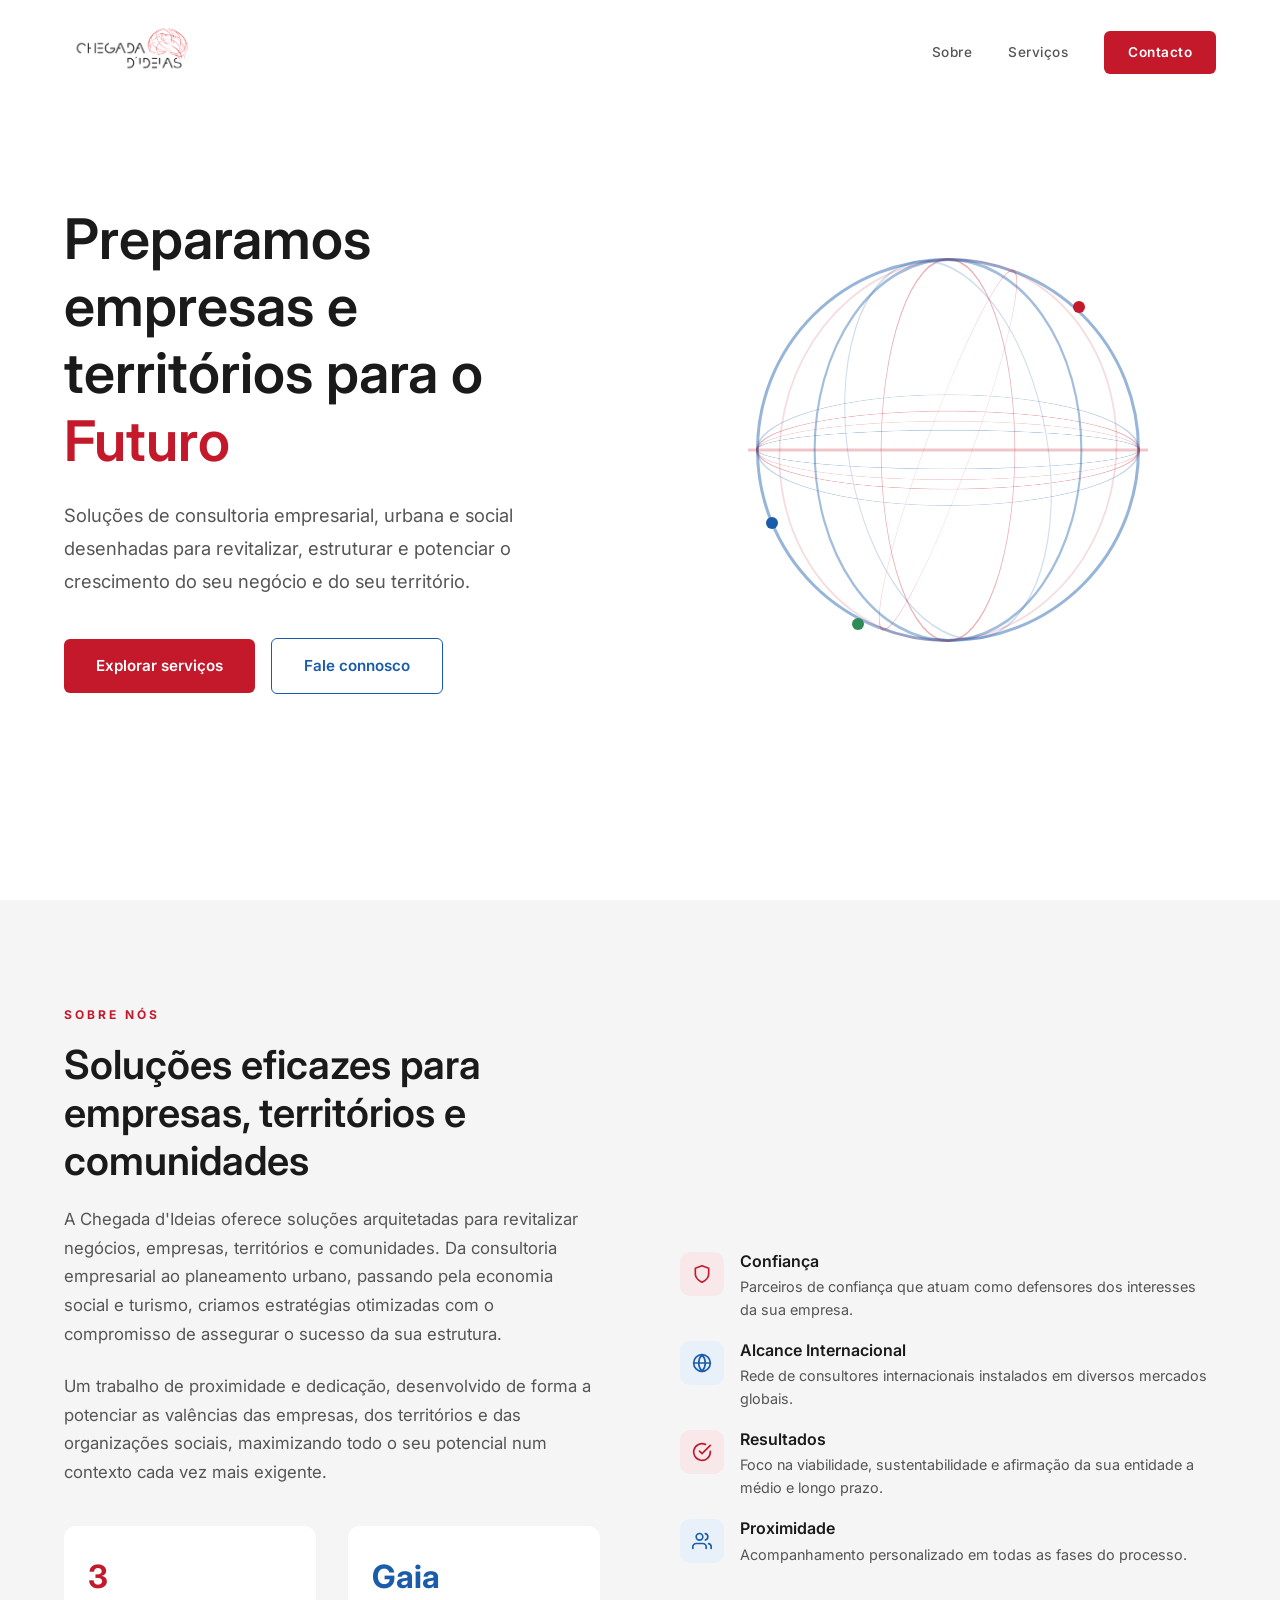
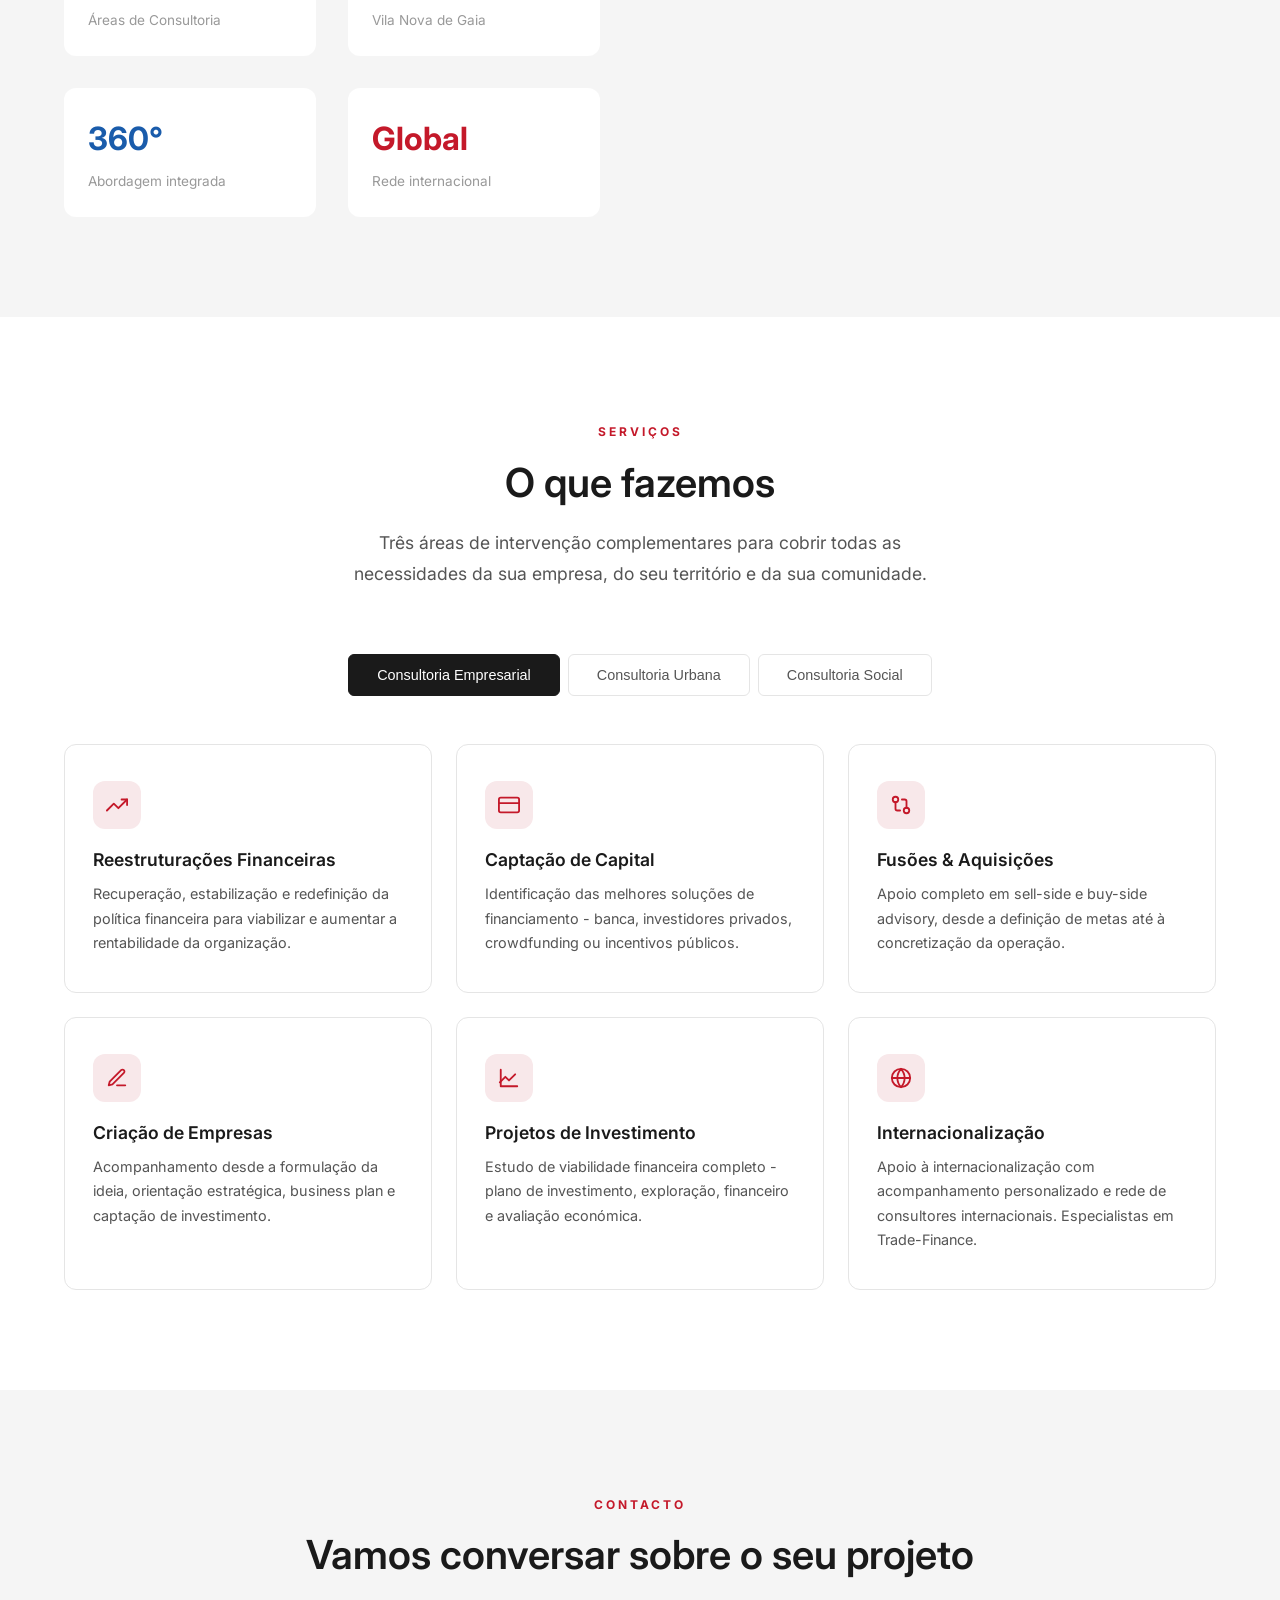
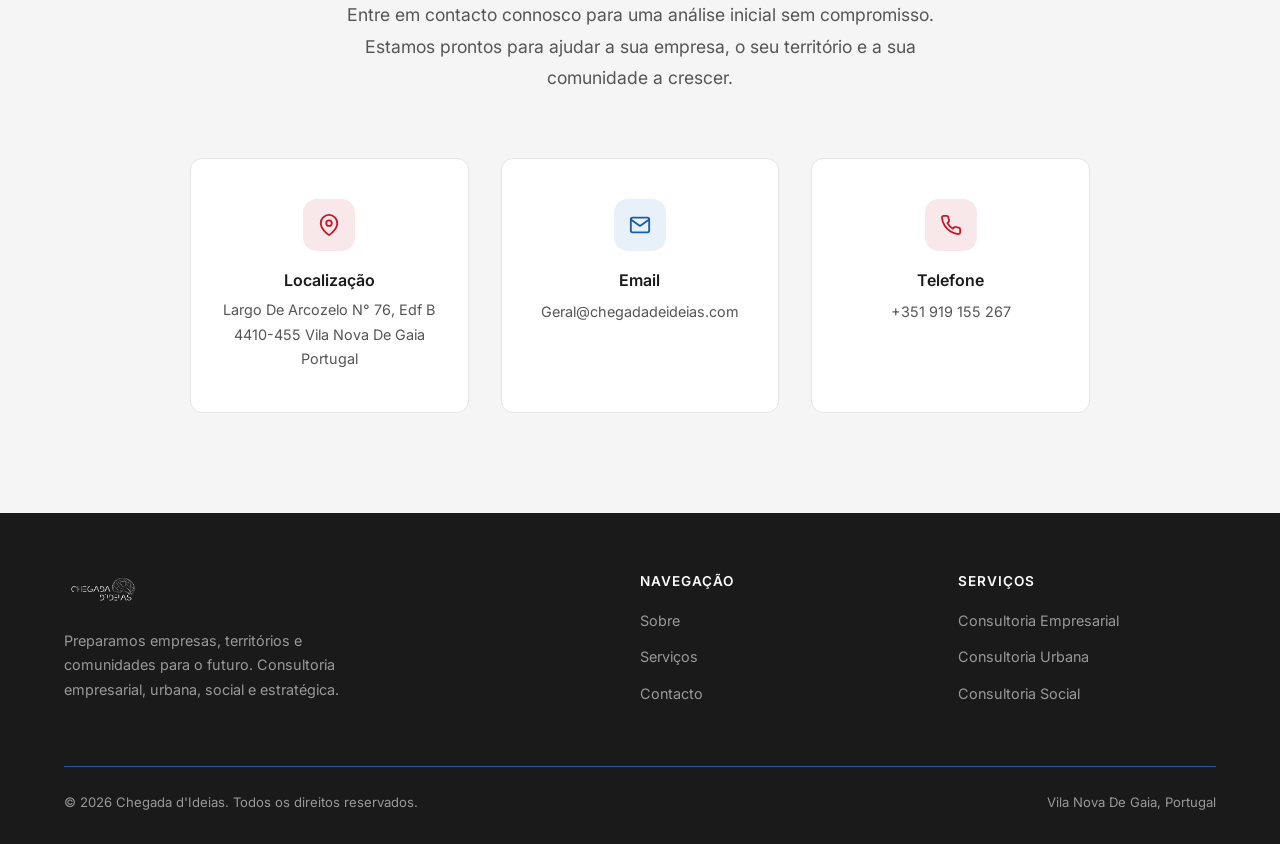
==== index.html @ 24437687 "Adicionar Consultoria Social e atualizar contactos - Nova área de consultoria (Social) com 6 serviço" ====
<!DOCTYPE html>
<html lang="pt">
<head>
  <meta charset="UTF-8">
  <meta name="viewport" content="width=device-width, initial-scale=1.0">
  <title>Chegada d'Ideias - Consultoria Empresarial, Urbana & Social</title>
  <meta name="description" content="Preparamos empresas, territórios e comunidades para o futuro. Consultoria empresarial, urbana, social, turismo e desenvolvimento territorial.">
  <link rel="preconnect" href="https://fonts.googleapis.com">
  <link rel="preconnect" href="https://fonts.gstatic.com" crossorigin>
  <link href="https://fonts.googleapis.com/css2?family=Inter:wght@400;500;600;700&display=swap" rel="stylesheet">
  <link rel="stylesheet" href="css/style.css">
</head>
<body>

  <!-- ====== NAVBAR ====== -->
  <nav class="navbar">
    <div class="container">
      <a href="#" class="nav-logo">
        <img src="assets/logo-cdi.png" alt="Chegada d'Ideias">
      </a>
      <div class="nav-links">
        <a href="#sobre">Sobre</a>
        <a href="#servicos">Serviços</a>
        <a href="#contacto" class="nav-cta">Contacto</a>
      </div>
      <button class="nav-toggle" aria-label="Menu">
        <span></span>
        <span></span>
        <span></span>
      </button>
    </div>
  </nav>

  <!-- ====== HERO ====== -->
  <section class="hero" id="inicio">
    <div class="container">
      <div class="hero-content">
        <h1>Preparamos empresas e territórios para o <span>Futuro</span></h1>
        <p>Soluções de consultoria empresarial, urbana e social desenhadas para revitalizar, estruturar e potenciar o crescimento do seu negócio e do seu território.</p>
        <div class="hero-buttons">
          <a href="#servicos" class="btn-primary">Explorar serviços</a>
          <a href="#contacto" class="btn-secondary">Fale connosco</a>
        </div>
      </div>
      <div class="hero-visual">
        <div class="hero-graphic">
          <div class="globe">
            <div class="globe-outline"></div>
            <div class="globe-meridian m1"></div>
            <div class="globe-meridian m2"></div>
            <div class="globe-meridian m3"></div>
            <div class="globe-meridian m4"></div>
            <div class="globe-meridian m5"></div>
            <div class="globe-latitude lat1"></div>
            <div class="globe-latitude lat2"></div>
            <div class="globe-latitude lat3"></div>
            <div class="globe-latitude lat4"></div>
            <div class="globe-equator"></div>
          </div>
          <div class="globe-marker marker-1">
            <div class="marker-dot"></div>
            <div class="marker-pulse"></div>
            <div class="marker-label">Consultoria Empresarial</div>
          </div>
          <div class="globe-marker marker-2">
            <div class="marker-dot"></div>
            <div class="marker-pulse"></div>
            <div class="marker-label">Consultoria Urbana</div>
          </div>
          <div class="globe-marker marker-3">
            <div class="marker-dot"></div>
            <div class="marker-pulse"></div>
            <div class="marker-label">Consultoria Social</div>
          </div>
        </div>
      </div>
    </div>
  </section>

  <!-- ====== SOBRE ====== -->
  <section class="about" id="sobre">
    <div class="container">
      <div class="about-grid">
        <div class="about-text reveal">
          <span class="section-label">Sobre nós</span>
          <h2 class="section-title">Soluções eficazes para empresas, territórios e comunidades</h2>
          <p>A Chegada d'Ideias oferece soluções arquitetadas para revitalizar negócios, empresas, territórios e comunidades. Da consultoria empresarial ao planeamento urbano, passando pela economia social e turismo, criamos estratégias otimizadas com o compromisso de assegurar o sucesso da sua estrutura.</p>
          <p>Um trabalho de proximidade e dedicação, desenvolvido de forma a potenciar as valências das empresas, dos territórios e das organizações sociais, maximizando todo o seu potencial num contexto cada vez mais exigente.</p>
          <div class="about-stats">
            <div class="about-stat">
              <span class="number">3</span>
              <span class="label">Áreas de Consultoria</span>
            </div>
            <div class="about-stat">
              <span class="number">Gaia</span>
              <span class="label">Vila Nova de Gaia</span>
            </div>
            <div class="about-stat">
              <span class="number">360°</span>
              <span class="label">Abordagem integrada</span>
            </div>
            <div class="about-stat">
              <span class="number">Global</span>
              <span class="label">Rede internacional</span>
            </div>
          </div>
        </div>
        <div class="about-image reveal">
          <div class="about-values">
            <div class="value-item">
              <div class="value-icon">
                <svg viewBox="0 0 24 24"><path d="M12 22s8-4 8-10V5l-8-3-8 3v7c0 6 8 10 8 10z"/></svg>
              </div>
              <div>
                <h4>Confiança</h4>
                <p>Parceiros de confiança que atuam como defensores dos interesses da sua empresa.</p>
              </div>
            </div>
            <div class="value-item">
              <div class="value-icon">
                <svg viewBox="0 0 24 24"><circle cx="12" cy="12" r="10"/><path d="M2 12h20M12 2a15.3 15.3 0 0 1 4 10 15.3 15.3 0 0 1-4 10 15.3 15.3 0 0 1-4-10 15.3 15.3 0 0 1 4-10z"/></svg>
              </div>
              <div>
                <h4>Alcance Internacional</h4>
                <p>Rede de consultores internacionais instalados em diversos mercados globais.</p>
              </div>
            </div>
            <div class="value-item">
              <div class="value-icon">
                <svg viewBox="0 0 24 24"><path d="M22 11.08V12a10 10 0 1 1-5.93-9.14"/><polyline points="22 4 12 14.01 9 11.01"/></svg>
              </div>
              <div>
                <h4>Resultados</h4>
                <p>Foco na viabilidade, sustentabilidade e afirmação da sua entidade a médio e longo prazo.</p>
              </div>
            </div>
            <div class="value-item">
              <div class="value-icon">
                <svg viewBox="0 0 24 24"><path d="M17 21v-2a4 4 0 0 0-4-4H5a4 4 0 0 0-4 4v2"/><circle cx="9" cy="7" r="4"/><path d="M23 21v-2a4 4 0 0 0-3-3.87"/><path d="M16 3.13a4 4 0 0 1 0 7.75"/></svg>
              </div>
              <div>
                <h4>Proximidade</h4>
                <p>Acompanhamento personalizado em todas as fases do processo.</p>
              </div>
            </div>
          </div>
        </div>
      </div>
    </div>
  </section>

  <!-- ====== SERVIÇOS ====== -->
  <section class="services" id="servicos">
    <div class="container">
      <div class="section-header center reveal">
        <span class="section-label">Serviços</span>
        <h2 class="section-title">O que fazemos</h2>
        <p class="section-subtitle">Três áreas de intervenção complementares para cobrir todas as necessidades da sua empresa, do seu território e da sua comunidade.</p>
      </div>

      <div class="services-tabs reveal">
        <button class="tab-btn active" data-tab="tab-empresarial">Consultoria Empresarial</button>
        <button class="tab-btn" data-tab="tab-urbana">Consultoria Urbana</button>
        <button class="tab-btn" data-tab="tab-social">Consultoria Social</button>
      </div>

      <!-- Tab: Consultoria Empresarial -->
      <div class="tab-content active" id="tab-empresarial">
        <div class="services-grid">
          <div class="service-card reveal">
            <div class="service-icon">
              <svg viewBox="0 0 24 24"><polyline points="23 6 13.5 15.5 8.5 10.5 1 18"/><polyline points="17 6 23 6 23 12"/></svg>
            </div>
            <h3>Reestruturações Financeiras</h3>
            <p>Recuperação, estabilização e redefinição da política financeira para viabilizar e aumentar a rentabilidade da organização.</p>
          </div>
          <div class="service-card reveal">
            <div class="service-icon">
              <svg viewBox="0 0 24 24"><rect x="1" y="4" width="22" height="16" rx="2" ry="2"/><line x1="1" y1="10" x2="23" y2="10"/></svg>
            </div>
            <h3>Captação de Capital</h3>
            <p>Identificação das melhores soluções de financiamento - banca, investidores privados, crowdfunding ou incentivos públicos.</p>
          </div>
          <div class="service-card reveal">
            <div class="service-icon">
              <svg viewBox="0 0 24 24"><circle cx="18" cy="18" r="3"/><circle cx="6" cy="6" r="3"/><path d="M13 6h3a2 2 0 0 1 2 2v7"/><path d="M11 18H8a2 2 0 0 1-2-2V9"/></svg>
            </div>
            <h3>Fusões & Aquisições</h3>
            <p>Apoio completo em sell-side e buy-side advisory, desde a definição de metas até à concretização da operação.</p>
          </div>
          <div class="service-card reveal">
            <div class="service-icon">
              <svg viewBox="0 0 24 24"><path d="M12 20h9"/><path d="M16.5 3.5a2.121 2.121 0 0 1 3 3L7 19l-4 1 1-4L16.5 3.5z"/></svg>
            </div>
            <h3>Criação de Empresas</h3>
            <p>Acompanhamento desde a formulação da ideia, orientação estratégica, business plan e captação de investimento.</p>
          </div>
          <div class="service-card reveal">
            <div class="service-icon">
              <svg viewBox="0 0 24 24"><path d="M3 3v18h18"/><polyline points="18.7 8 12 14.7 8 10.7 2 16.7"/></svg>
            </div>
            <h3>Projetos de Investimento</h3>
            <p>Estudo de viabilidade financeira completo - plano de investimento, exploração, financeiro e avaliação económica.</p>
          </div>
          <div class="service-card reveal">
            <div class="service-icon">
              <svg viewBox="0 0 24 24"><circle cx="12" cy="12" r="10"/><path d="M2 12h20M12 2a15.3 15.3 0 0 1 4 10 15.3 15.3 0 0 1-4 10 15.3 15.3 0 0 1-4-10 15.3 15.3 0 0 1 4-10z"/></svg>
            </div>
            <h3>Internacionalização</h3>
            <p>Apoio à internacionalização com acompanhamento personalizado e rede de consultores internacionais. Especialistas em Trade-Finance.</p>
          </div>
        </div>
      </div>

      <!-- Tab: Consultoria Urbana -->
      <div class="tab-content" id="tab-urbana">
        <div class="services-grid">
          <div class="service-card reveal">
            <div class="service-icon icon-blue">
              <svg viewBox="0 0 24 24"><path d="M3 21h18M9 8h1M9 12h1M9 16h1M14 8h1M14 12h1M14 16h1M5 21V5a2 2 0 0 1 2-2h10a2 2 0 0 1 2 2v16"/></svg>
            </div>
            <h3>Planeamento Urbano</h3>
            <p>Estudos e planos estratégicos de desenvolvimento urbano e territorial para municípios e entidades públicas.</p>
          </div>
          <div class="service-card reveal">
            <div class="service-icon icon-blue">
              <svg viewBox="0 0 24 24"><path d="M2 20h20M5 20V8l7-5 7 5v12"/><path d="M9 20v-4h6v4"/><path d="M9 12h6M9 16h6"/></svg>
            </div>
            <h3>Reabilitação Urbana</h3>
            <p>Programas de regeneração e requalificação de áreas urbanas, com foco na habitação e acessibilidade.</p>
          </div>
          <div class="service-card reveal">
            <div class="service-icon icon-blue">
              <svg viewBox="0 0 24 24"><path d="M12 22c5.523 0 10-4.477 10-10S17.523 2 12 2 2 6.477 2 12s4.477 10 10 10z"/><path d="M14.31 8l5.74 9.94M9.69 8h11.48M7.38 12l5.74-9.94M9.69 16L3.95 6.06M14.31 16H2.83M16.62 12l-5.74 9.94"/></svg>
            </div>
            <h3>Desenvolvimento Regional</h3>
            <p>Estratégias de coesão territorial e desenvolvimento socioeconómico ao nível regional e intermunicipal.</p>
          </div>
          <div class="service-card reveal">
            <div class="service-icon icon-blue">
              <svg viewBox="0 0 24 24"><path d="M12 3v1m0 16v1m9-9h-1M4 12H3m15.364 6.364l-.707-.707M6.343 6.343l-.707-.707m12.728 0l-.707.707M6.343 17.657l-.707.707"/><circle cx="12" cy="12" r="4"/></svg>
            </div>
            <h3>Ambiente & Energia</h3>
            <p>Consultoria em eficiência energética, sustentabilidade ambiental e transição para modelos mais ecológicos.</p>
          </div>
          <div class="service-card reveal">
            <div class="service-icon icon-blue">
              <svg viewBox="0 0 24 24"><rect x="2" y="7" width="20" height="14" rx="2" ry="2"/><path d="M16 3l-4 4-4-4"/></svg>
            </div>
            <h3>Arquitetura & Engenharia</h3>
            <p>Projetos de arquitetura e engenharia integrados em processos de planeamento e reabilitação urbana.</p>
          </div>
          <div class="service-card reveal">
            <div class="service-icon icon-blue">
              <svg viewBox="0 0 24 24"><path d="M17 21v-2a4 4 0 0 0-4-4H5a4 4 0 0 0-4 4v2"/><circle cx="9" cy="7" r="4"/><path d="M23 21v-2a4 4 0 0 0-3-3.87"/><path d="M16 3.13a4 4 0 0 1 0 7.75"/></svg>
            </div>
            <h3>Gestão Pública</h3>
            <p>Apoio à gestão e administração de entidades públicas, com experiência em mais de 40 municípios portugueses.</p>
          </div>
        </div>
      </div>

      <!-- Tab: Consultoria Social -->
      <div class="tab-content" id="tab-social">
        <div class="services-grid">
          <div class="service-card reveal">
            <div class="service-icon icon-green">
              <svg viewBox="0 0 24 24"><path d="M17 21v-2a4 4 0 0 0-4-4H5a4 4 0 0 0-4 4v2"/><circle cx="9" cy="7" r="4"/><path d="M23 21v-2a4 4 0 0 0-3-3.87"/><path d="M16 3.13a4 4 0 0 1 0 7.75"/></svg>
            </div>
            <h3>Economia Social</h3>
            <p>Transformação digital, RGPD, gestão organizacional e assessoria estratégica para entidades da economia social e solidária.</p>
          </div>
          <div class="service-card reveal">
            <div class="service-icon icon-green">
              <svg viewBox="0 0 24 24"><path d="M21 15a2 2 0 0 1-2 2H7l-4 4V5a2 2 0 0 1 2-2h14a2 2 0 0 1 2 2z"/></svg>
            </div>
            <h3>Marketing & Fundraising</h3>
            <p>Estratégias de marketing, branding, comunicação e captação de recursos e investidores para organizações sociais.</p>
          </div>
          <div class="service-card reveal">
            <div class="service-icon icon-green">
              <svg viewBox="0 0 24 24"><polygon points="3 6 9 3 15 6 21 3 21 18 15 21 9 18 3 21"/><line x1="9" y1="3" x2="9" y2="18"/><line x1="15" y1="6" x2="15" y2="21"/></svg>
            </div>
            <h3>Turismo Estratégico</h3>
            <p>Planos estratégicos territoriais, marketing territorial, promoção de destinos e produtos locais, influencers e press trips.</p>
          </div>
          <div class="service-card reveal">
            <div class="service-icon icon-green">
              <svg viewBox="0 0 24 24"><rect x="4" y="4" width="16" height="16" rx="2" ry="2"/><rect x="9" y="9" width="6" height="6"/><line x1="9" y1="1" x2="9" y2="4"/><line x1="15" y1="1" x2="15" y2="4"/><line x1="9" y1="20" x2="9" y2="23"/><line x1="15" y1="20" x2="15" y2="23"/><line x1="20" y1="9" x2="23" y2="9"/><line x1="20" y1="14" x2="23" y2="14"/><line x1="1" y1="9" x2="4" y2="9"/><line x1="1" y1="14" x2="4" y2="14"/></svg>
            </div>
            <h3>Projetos Especiais</h3>
            <p>Soluções à medida com recurso a Inteligência Artificial, automação (RPA) e metodologias inovadoras para desafios específicos.</p>
          </div>
          <div class="service-card reveal">
            <div class="service-icon icon-green">
              <svg viewBox="0 0 24 24"><path d="M3 21h18M9 8h1M9 12h1M9 16h1M14 8h1M14 12h1M14 16h1M5 21V5a2 2 0 0 1 2-2h10a2 2 0 0 1 2 2v16"/></svg>
            </div>
            <h3>Planos Municipais</h3>
            <p>Planos municipais de igualdade, cultura, habitação e desenvolvimento social e territorial para autarquias e entidades públicas.</p>
          </div>
          <div class="service-card reveal">
            <div class="service-icon icon-green">
              <svg viewBox="0 0 24 24"><path d="M12 22c4-4 8-7.5 8-12a8 8 0 1 0-16 0c0 4.5 4 8 8 12z"/><path d="M7 14c3.22-1 5.78-1 9 0"/><path d="M12 10V2"/><path d="M8 6l4 4 4-4"/></svg>
            </div>
            <h3>Ambiente & Clima</h3>
            <p>Planos de adaptação às alterações climáticas, educação e sensibilização ambiental para um futuro mais sustentável.</p>
          </div>
        </div>
      </div>
    </div>
  </section>


  <!-- ====== CONTACTO ====== -->
  <section class="contact" id="contacto">
    <div class="container">
      <div class="section-header center reveal">
        <span class="section-label">Contacto</span>
        <h2 class="section-title">Vamos conversar sobre o seu projeto</h2>
        <p class="section-subtitle">Entre em contacto connosco para uma análise inicial sem compromisso. Estamos prontos para ajudar a sua empresa, o seu território e a sua comunidade a crescer.</p>
      </div>

      <div class="contact-cards reveal">
        <div class="contact-card">
          <div class="contact-item-icon">
            <svg viewBox="0 0 24 24"><path d="M21 10c0 7-9 13-9 13s-9-6-9-13a9 9 0 0 1 18 0z"/><circle cx="12" cy="10" r="3"/></svg>
          </div>
          <h4>Localização</h4>
          <p>Largo De Arcozelo N° 76, Edf B<br>4410-455 Vila Nova De Gaia<br>Portugal</p>
        </div>
        <div class="contact-card">
          <div class="contact-item-icon">
            <svg viewBox="0 0 24 24"><path d="M4 4h16c1.1 0 2 .9 2 2v12c0 1.1-.9 2-2 2H4c-1.1 0-2-.9-2-2V6c0-1.1.9-2 2-2z"/><polyline points="22,6 12,13 2,6"/></svg>
          </div>
          <h4>Email</h4>
          <a href="mailto:Geral@chegadadeideias.com">Geral@chegadadeideias.com</a>
        </div>
        <div class="contact-card">
          <div class="contact-item-icon">
            <svg viewBox="0 0 24 24"><path d="M22 16.92v3a2 2 0 0 1-2.18 2 19.79 19.79 0 0 1-8.63-3.07 19.5 19.5 0 0 1-6-6 19.79 19.79 0 0 1-3.07-8.67A2 2 0 0 1 4.11 2h3a2 2 0 0 1 2 1.72c.127.96.361 1.903.7 2.81a2 2 0 0 1-.45 2.11L8.09 9.91a16 16 0 0 0 6 6l1.27-1.27a2 2 0 0 1 2.11-.45c.907.339 1.85.573 2.81.7A2 2 0 0 1 22 16.92z"/></svg>
          </div>
          <h4>Telefone</h4>
          <a href="tel:+351919155267">+351 919 155 267</a>
        </div>
      </div>
    </div>
  </section>

  <!-- ====== FOOTER ====== -->
  <footer class="footer">
    <div class="container">
      <div class="footer-grid">
        <div class="footer-brand">
          <img src="assets/logo-cdi.png" alt="Chegada d'Ideias">
          <p>Preparamos empresas, territórios e comunidades para o futuro. Consultoria empresarial, urbana, social e estratégica.</p>
        </div>
        <div class="footer-col">
          <h4>Navegação</h4>
          <a href="#sobre">Sobre</a>
          <a href="#servicos">Serviços</a>
          <a href="#contacto">Contacto</a>
        </div>
        <div class="footer-col">
          <h4>Serviços</h4>
          <a href="#servicos">Consultoria Empresarial</a>
          <a href="#servicos">Consultoria Urbana</a>
          <a href="#servicos">Consultoria Social</a>
        </div>
      </div>
      <div class="footer-bottom">
        <span>&copy; 2026 Chegada d'Ideias. Todos os direitos reservados.</span>
        <span>Vila Nova De Gaia, Portugal</span>
      </div>
    </div>
  </footer>

  <script src="js/main.js"></script>
</body>
</html>
---- css/style.css ----
/* ============================================
   Chegada d'Ideias — Landing Page Styles
   ============================================ */

/* --- Reset & Base --- */
*, *::before, *::after {
  margin: 0;
  padding: 0;
  box-sizing: border-box;
}

:root {
  --red: #C4192A;
  --red-dark: #9E1420;
  --red-light: #F8E8EA;
  --blue: #1A5CAB;
  --blue-dark: #134A8A;
  --blue-light: #E8F0FA;
  --green: #2E8B57;
  --green-dark: #1E6B3F;
  --green-light: #E8F5EE;
  --dark: #1A1A1A;
  --gray-900: #2D2D2D;
  --gray-700: #555555;
  --gray-400: #999999;
  --gray-200: #E5E5E5;
  --gray-100: #F5F5F5;
  --white: #FFFFFF;
  --font-heading: 'Inter', sans-serif;
  --font-body: 'Inter', sans-serif;
  --max-width: 1200px;
  --section-padding: 100px 0;
}

html {
  scroll-behavior: smooth;
  font-size: 16px;
}

body {
  font-family: var(--font-body);
  color: var(--dark);
  background: var(--white);
  line-height: 1.7;
  -webkit-font-smoothing: antialiased;
}

a {
  text-decoration: none;
  color: inherit;
}

ul { list-style: none; }

img { max-width: 100%; height: auto; }

.container {
  max-width: var(--max-width);
  margin: 0 auto;
  padding: 0 24px;
}

/* --- Typography --- */
h1, h2, h3, h4 {
  font-family: var(--font-heading);
  font-weight: 600;
  line-height: 1.2;
  color: var(--dark);
}

h1 { font-size: clamp(2.2rem, 5vw, 3.5rem); }
h2 { font-size: clamp(1.8rem, 3.5vw, 2.5rem); }
h3 { font-size: 1.25rem; }

.section-label {
  display: inline-block;
  font-size: 0.75rem;
  font-weight: 700;
  letter-spacing: 3px;
  text-transform: uppercase;
  color: var(--red);
  margin-bottom: 16px;
}

.section-title {
  margin-bottom: 20px;
}

.section-subtitle {
  font-size: 1.1rem;
  color: var(--gray-700);
  max-width: 600px;
  line-height: 1.8;
}

.section-header {
  margin-bottom: 64px;
}

.section-header.center {
  text-align: center;
}

.section-header.center .section-subtitle {
  margin: 0 auto;
}

/* --- Navigation --- */
.navbar {
  position: fixed;
  top: 0;
  left: 0;
  width: 100%;
  z-index: 1000;
  padding: 20px 0;
  transition: all 0.3s ease;
  background: transparent;
}

.navbar.scrolled {
  background: rgba(255, 255, 255, 0.97);
  backdrop-filter: blur(10px);
  padding: 12px 0;
  box-shadow: 0 1px 0 var(--gray-200);
}

.navbar .container {
  display: flex;
  justify-content: space-between;
  align-items: center;
}

.nav-logo img {
  height: 56px;
  transition: height 0.3s ease;
}

.navbar.scrolled .nav-logo img {
  height: 44px;
}

.nav-links {
  display: flex;
  gap: 36px;
  align-items: center;
}

.nav-links a {
  font-size: 0.85rem;
  font-weight: 500;
  letter-spacing: 0.5px;
  color: var(--gray-700);
  transition: color 0.2s;
  position: relative;
}

.nav-links a::after {
  content: '';
  position: absolute;
  bottom: -4px;
  left: 0;
  width: 0;
  height: 1.5px;
  background: var(--red);
  transition: width 0.3s ease;
}

.nav-links a:hover,
.nav-links a.active {
  color: var(--dark);
}

.nav-links a:hover::after,
.nav-links a.active::after {
  width: 100%;
}

.nav-cta {
  font-size: 0.85rem !important;
  font-weight: 600 !important;
  color: var(--white) !important;
  background: var(--red);
  padding: 10px 24px;
  border-radius: 6px;
  transition: background 0.2s, transform 0.2s !important;
}

.nav-cta::after { display: none !important; }

.nav-cta:hover {
  background: var(--red-dark) !important;
  transform: translateY(-1px);
}

/* Mobile menu toggle */
.nav-toggle {
  display: none;
  flex-direction: column;
  gap: 5px;
  background: none;
  border: none;
  cursor: pointer;
  padding: 4px;
}

.nav-toggle span {
  display: block;
  width: 24px;
  height: 2px;
  background: var(--dark);
  transition: all 0.3s ease;
}

.nav-toggle.active span:nth-child(1) {
  transform: rotate(45deg) translate(5px, 5px);
}
.nav-toggle.active span:nth-child(2) {
  opacity: 0;
}
.nav-toggle.active span:nth-child(3) {
  transform: rotate(-45deg) translate(5px, -5px);
}

/* --- Hero --- */
.hero {
  min-height: 100vh;
  display: flex;
  align-items: center;
  background: var(--white);
  position: relative;
  overflow: hidden;
}

.hero .container {
  display: grid;
  grid-template-columns: 1fr 1fr;
  gap: 80px;
  align-items: center;
}

.hero-content {
  position: relative;
  z-index: 2;
}

.hero-content h1 {
  margin-bottom: 24px;
}

.hero-content h1 span {
  color: var(--red);
}

.hero-content p {
  font-size: 1.15rem;
  color: var(--gray-700);
  line-height: 1.8;
  margin-bottom: 40px;
  max-width: 500px;
}

.hero-buttons {
  display: flex;
  gap: 16px;
  align-items: center;
}

.btn-primary {
  display: inline-flex;
  align-items: center;
  gap: 8px;
  padding: 14px 32px;
  background: var(--red);
  color: var(--white);
  font-size: 0.95rem;
  font-weight: 600;
  border-radius: 6px;
  border: none;
  cursor: pointer;
  transition: all 0.2s;
}

.btn-primary:hover {
  background: var(--red-dark);
  transform: translateY(-2px);
  box-shadow: 0 8px 24px rgba(196, 25, 42, 0.25);
}

.btn-secondary {
  display: inline-flex;
  align-items: center;
  gap: 8px;
  padding: 14px 32px;
  background: transparent;
  color: var(--blue);
  font-size: 0.95rem;
  font-weight: 600;
  border: 1.5px solid var(--blue);
  border-radius: 6px;
  cursor: pointer;
  transition: all 0.2s;
}

.btn-secondary:hover {
  background: var(--blue);
  color: var(--white);
  border-color: var(--blue);
  transform: translateY(-2px);
  box-shadow: 0 8px 24px rgba(26, 92, 171, 0.2);
}

/* Hero visual — abstract shape */
.hero-visual {
  position: relative;
  display: flex;
  justify-content: center;
  align-items: center;
}

.hero-graphic {
  width: 100%;
  max-width: 480px;
  aspect-ratio: 1;
  position: relative;
}

/* Globe */
.globe {
  position: absolute;
  width: 80%;
  height: 80%;
  top: 10%;
  left: 10%;
  animation: globe-rotate 30s linear infinite;
}

.globe-outline {
  position: absolute;
  width: 100%;
  height: 100%;
  border-radius: 50%;
  border: 3px solid var(--blue);
  opacity: 0.45;
  animation: globe-pulse 4s ease-in-out infinite;
}

.globe-meridian {
  position: absolute;
  width: 100%;
  height: 100%;
  border-radius: 50%;
  top: 0;
  left: 0;
}

.globe-meridian.m1 {
  border: 2.5px solid var(--red);
  opacity: 0.35;
  transform: scaleX(0.35);
  animation: meridian-sway 8s ease-in-out infinite;
}

.globe-meridian.m2 {
  border: 3px solid var(--blue);
  opacity: 0.4;
  transform: scaleX(0.7);
  animation: meridian-sway 10s ease-in-out infinite reverse;
}

.globe-meridian.m3 {
  border: 2.5px solid var(--red);
  opacity: 0.3;
  transform: rotateZ(20deg) scaleX(0.12);
  animation: meridian-tilt 12s ease-in-out infinite;
}

.globe-meridian.m4 {
  border: 2px solid var(--blue);
  opacity: 0.2;
  transform: rotateZ(-10deg) scaleX(0.52);
  animation: meridian-sway-2 9s ease-in-out infinite;
}

.globe-meridian.m5 {
  border: 2px solid var(--red);
  opacity: 0.15;
  transform: rotateZ(8deg) scaleX(0.88);
  animation: meridian-sway 11s ease-in-out infinite;
}

.globe-equator {
  position: absolute;
  left: -2%;
  top: 50%;
  width: 104%;
  height: 0;
  border-top: 3px solid var(--red);
  opacity: 0.25;
  transform: translateY(-50%);
}

.globe-latitude {
  position: absolute;
  left: 0;
  width: 100%;
  border-radius: 50%;
}

.globe-latitude.lat1 {
  height: 30%;
  top: 35%;
  border: 2.5px solid var(--blue);
  opacity: 0.3;
  transform: rotateX(70deg);
  animation: lat-breathe 6s ease-in-out infinite;
}

.globe-latitude.lat2 {
  height: 60%;
  top: 20%;
  border: 2.5px solid var(--red);
  opacity: 0.3;
  transform: rotateX(70deg);
  animation: lat-breathe 7s ease-in-out infinite reverse;
}

.globe-latitude.lat3 {
  height: 85%;
  top: 7.5%;
  border: 2.5px solid var(--blue);
  opacity: 0.25;
  transform: rotateX(70deg);
  animation: lat-breathe 9s ease-in-out infinite;
}

.globe-latitude.lat4 {
  height: 45%;
  top: 27.5%;
  border: 2px solid var(--red);
  opacity: 0.18;
  transform: rotateX(70deg);
  animation: lat-breathe 8s ease-in-out infinite reverse;
}

@keyframes globe-rotate {
  0% { transform: rotateZ(0deg); }
  100% { transform: rotateZ(360deg); }
}

@keyframes globe-pulse {
  0%, 100% { opacity: 0.45; transform: scale(1); }
  50% { opacity: 0.6; transform: scale(1.01); }
}

@keyframes meridian-sway {
  0%, 100% { transform: scaleX(0.35) rotateZ(0deg); }
  50% { transform: scaleX(0.5) rotateZ(5deg); }
}

@keyframes meridian-tilt {
  0%, 100% { transform: rotateZ(20deg) scaleX(0.12); }
  50% { transform: rotateZ(-15deg) scaleX(0.25); }
}

@keyframes meridian-sway-2 {
  0%, 100% { transform: rotateZ(-10deg) scaleX(0.52); }
  50% { transform: rotateZ(5deg) scaleX(0.42); }
}

@keyframes lat-breathe {
  0%, 100% { transform: rotateX(70deg) scaleY(1); }
  50% { transform: rotateX(65deg) scaleY(1.05); }
}

/* Globe Markers */
.globe-marker {
  position: absolute;
  z-index: 3;
}

/* Positioned on the globe circumference (center 50%/50%, radius 40%) */
.marker-1 {
  top: 19%;
  left: 76%;
}

.marker-2 {
  top: 64%;
  left: 12%;
}

.marker-3 {
  top: 85%;
  left: 30%;
}

.marker-dot {
  width: 12px;
  height: 12px;
  border-radius: 50%;
  position: relative;
  z-index: 2;
}

.marker-1 .marker-dot { background: var(--red); }
.marker-2 .marker-dot { background: var(--blue); }
.marker-3 .marker-dot { background: var(--green); }

.marker-pulse {
  position: absolute;
  top: -6px;
  left: -6px;
  width: 24px;
  height: 24px;
  border-radius: 50%;
  opacity: 0;
  z-index: 1;
}

.marker-1 .marker-pulse { background: var(--red); }
.marker-2 .marker-pulse { background: var(--blue); }
.marker-3 .marker-pulse { background: var(--green); }

.marker-label {
  position: absolute;
  top: 50%;
  left: 24px;
  transform-origin: left center;
  background: var(--white);
  padding: 12px 20px;
  border-radius: 10px;
  box-shadow: 0 6px 28px rgba(0,0,0,0.12);
  font-size: 0.85rem;
  font-weight: 600;
  color: var(--dark);
  white-space: nowrap;
  opacity: 0;
  transform: translateY(-50%) scaleX(0) scaleY(0.3);
  transition: none;
}

.marker-label::before {
  content: '';
  position: absolute;
  left: -6px;
  top: 50%;
  transform: translateY(-50%) rotate(45deg);
  width: 12px;
  height: 12px;
  background: var(--white);
  box-shadow: -2px 2px 4px rgba(0,0,0,0.05);
}

.marker-1 .marker-label {
  border-left: none;
  border-right: 4px solid var(--red);
  left: auto;
  right: 24px;
  transform-origin: right center;
}

.marker-1 .marker-label::before {
  left: auto;
  right: -6px;
  box-shadow: 2px -2px 4px rgba(0,0,0,0.05);
}
.marker-2 .marker-label { border-left: 4px solid var(--blue); }
.marker-3 .marker-label {
  border-left: 4px solid var(--green);
}

/* Sequential reveal — unwrap effect */
.marker-1 .marker-label {
  animation: marker-unwrap-left 12s cubic-bezier(0.34, 1.56, 0.64, 1) infinite;
}

.marker-1 .marker-pulse {
  animation: marker-ping 12s ease infinite;
}

.marker-2 .marker-label {
  animation: marker-unwrap 12s cubic-bezier(0.34, 1.56, 0.64, 1) infinite 4s;
}

.marker-2 .marker-pulse {
  animation: marker-ping 12s ease infinite 4s;
}

.marker-3 .marker-label {
  animation: marker-unwrap 12s cubic-bezier(0.34, 1.56, 0.64, 1) infinite 8s;
}

.marker-3 .marker-pulse {
  animation: marker-ping 12s ease infinite 8s;
}

@keyframes marker-unwrap-left {
  0% {
    opacity: 0;
    transform: translateY(-50%) scaleX(0) scaleY(0.3);
  }
  3% {
    opacity: 1;
    transform: translateY(-50%) scaleX(0.4) scaleY(0.6);
  }
  6% {
    opacity: 1;
    transform: translateY(-50%) scaleX(1.05) scaleY(1.05);
  }
  8% {
    transform: translateY(-50%) scaleX(1) scaleY(1);
  }
  26% {
    opacity: 1;
    transform: translateY(-50%) scaleX(1) scaleY(1);
  }
  30% {
    opacity: 1;
    transform: translateY(-50%) scaleX(0.95) scaleY(0.95);
  }
  33% {
    opacity: 0;
    transform: translateY(-50%) scaleX(0) scaleY(0.3);
  }
  100% {
    opacity: 0;
    transform: translateY(-50%) scaleX(0) scaleY(0.3);
  }
}

@keyframes marker-unwrap {
  0% {
    opacity: 0;
    transform: translateY(-50%) scaleX(0) scaleY(0.3);
  }
  3% {
    opacity: 1;
    transform: translateY(-50%) scaleX(0.4) scaleY(0.6);
  }
  6% {
    opacity: 1;
    transform: translateY(-50%) scaleX(1.05) scaleY(1.05);
  }
  8% {
    transform: translateY(-50%) scaleX(1) scaleY(1);
  }
  26% {
    opacity: 1;
    transform: translateY(-50%) scaleX(1) scaleY(1);
  }
  30% {
    opacity: 1;
    transform: translateY(-50%) scaleX(0.95) scaleY(0.95);
  }
  33% {
    opacity: 0;
    transform: translateY(-50%) scaleX(0) scaleY(0.3);
  }
  100% {
    opacity: 0;
    transform: translateY(-50%) scaleX(0) scaleY(0.3);
  }
}

@keyframes marker-ping {
  0% { opacity: 0.7; transform: scale(1); }
  3% { opacity: 0.4; transform: scale(2); }
  6% { opacity: 0; transform: scale(3); }
  7% { opacity: 0; transform: scale(1); }
  28% { opacity: 0; transform: scale(1); }
  29% { opacity: 0.7; transform: scale(1); }
  31% { opacity: 0.3; transform: scale(2); }
  33% { opacity: 0; transform: scale(3); }
  34% { opacity: 0; transform: scale(1); }
  100% { opacity: 0; transform: scale(1); }
}

@keyframes float {
  0%, 100% { transform: translateY(0); }
  50% { transform: translateY(-15px); }
}

/* --- About --- */
.about {
  padding: var(--section-padding);
  background: var(--gray-100);
}

.about-grid {
  display: grid;
  grid-template-columns: 1fr 1fr;
  gap: 80px;
  align-items: center;
}

.about-text p {
  color: var(--gray-700);
  margin-bottom: 24px;
  font-size: 1.05rem;
}

.about-stats {
  display: grid;
  grid-template-columns: 1fr 1fr;
  gap: 32px;
  margin-top: 40px;
}

.about-stat {
  padding: 24px;
  background: var(--white);
  border-radius: 12px;
}

.about-stat .number {
  font-size: 2rem;
  font-weight: 700;
  color: var(--red);
  display: block;
}

.about-stat:nth-child(2) .number,
.about-stat:nth-child(3) .number {
  color: var(--blue);
}

.about-stat .label {
  font-size: 0.85rem;
  color: var(--gray-400);
  margin-top: 4px;
  display: block;
}

.about-image {
  position: relative;
}

.about-image-wrapper {
  position: relative;
  border-radius: 16px;
  overflow: hidden;
  aspect-ratio: 4/3;
  background: var(--gray-200);
}

.about-image-wrapper::before {
  content: '';
  position: absolute;
  top: -20px;
  right: -20px;
  width: 120px;
  height: 120px;
  border: 2px solid var(--red);
  border-radius: 50%;
  opacity: 0.15;
  z-index: 0;
}

.about-values {
  display: flex;
  flex-direction: column;
  gap: 20px;
}

.value-item {
  display: flex;
  gap: 16px;
  align-items: flex-start;
}

.value-icon {
  width: 44px;
  height: 44px;
  min-width: 44px;
  background: var(--red-light);
  border-radius: 10px;
  display: flex;
  align-items: center;
  justify-content: center;
}

.value-icon svg {
  width: 20px;
  height: 20px;
  stroke: var(--red);
  fill: none;
  stroke-width: 2;
  stroke-linecap: round;
  stroke-linejoin: round;
}

.value-item:nth-child(2) .value-icon,
.value-item:nth-child(4) .value-icon {
  background: var(--blue-light);
}

.value-item:nth-child(2) .value-icon svg,
.value-item:nth-child(4) .value-icon svg {
  stroke: var(--blue);
}

.value-item h4 {
  font-size: 1rem;
  margin-bottom: 4px;
}

.value-item p {
  font-size: 0.9rem;
  color: var(--gray-700);
  line-height: 1.6;
}

/* --- Services --- */
.services {
  padding: var(--section-padding);
  background: var(--white);
}

.services-tabs {
  display: flex;
  gap: 8px;
  margin-bottom: 48px;
  justify-content: center;
}

.tab-btn {
  padding: 12px 28px;
  border: 1.5px solid var(--gray-200);
  background: transparent;
  border-radius: 6px;
  font-size: 0.9rem;
  font-weight: 500;
  color: var(--gray-700);
  cursor: pointer;
  transition: all 0.2s;
}

.tab-btn.active {
  background: var(--dark);
  color: var(--white);
  border-color: var(--dark);
}

.tab-btn:hover:not(.active) {
  border-color: var(--dark);
}

.services-grid {
  display: grid;
  grid-template-columns: repeat(3, 1fr);
  gap: 24px;
}

.service-card {
  padding: 36px 28px;
  border: 1px solid var(--gray-200);
  border-radius: 12px;
  transition: all 0.3s ease;
  cursor: default;
}

.service-card:hover {
  border-color: transparent;
  box-shadow: 0 8px 32px rgba(0,0,0,0.08);
  transform: translateY(-4px);
}

.service-icon {
  width: 48px;
  height: 48px;
  background: var(--red-light);
  border-radius: 12px;
  display: flex;
  align-items: center;
  justify-content: center;
  margin-bottom: 20px;
}

.service-icon svg {
  width: 22px;
  height: 22px;
  stroke: var(--red);
  fill: none;
  stroke-width: 2;
  stroke-linecap: round;
  stroke-linejoin: round;
}

.service-card h3 {
  margin-bottom: 12px;
  font-size: 1.1rem;
}

.service-card p {
  font-size: 0.9rem;
  color: var(--gray-700);
  line-height: 1.7;
}

.service-icon.icon-blue {
  background: var(--blue-light);
}

.service-icon.icon-blue svg {
  stroke: var(--blue);
}

.service-icon.icon-green {
  background: var(--green-light);
}

.service-icon.icon-green svg {
  stroke: var(--green);
}

.tab-content {
  display: none;
}

.tab-content.active {
  display: block;
}

/* --- Contact --- */
.contact {
  padding: var(--section-padding);
  background: var(--gray-100);
}

.contact-cards {
  display: grid;
  grid-template-columns: repeat(3, 1fr);
  gap: 32px;
  max-width: 900px;
  margin: 0 auto;
}

.contact-card {
  text-align: center;
  padding: 40px 28px;
  background: var(--white);
  border: 1px solid var(--gray-200);
  border-radius: 12px;
  transition: all 0.3s ease;
}

.contact-card:hover {
  border-color: transparent;
  box-shadow: 0 8px 32px rgba(0,0,0,0.08);
  transform: translateY(-4px);
}

.contact-card .contact-item-icon {
  width: 52px;
  height: 52px;
  background: var(--red-light);
  border-radius: 14px;
  display: flex;
  align-items: center;
  justify-content: center;
  margin: 0 auto 20px;
}

.contact-card .contact-item-icon svg {
  width: 22px;
  height: 22px;
  stroke: var(--red);
  fill: none;
  stroke-width: 2;
  stroke-linecap: round;
  stroke-linejoin: round;
}

.contact-card:nth-child(2) .contact-item-icon {
  background: var(--blue-light);
}

.contact-card:nth-child(2) .contact-item-icon svg {
  stroke: var(--blue);
}

.contact-card h4 {
  font-size: 1rem;
  margin-bottom: 8px;
}

.contact-card p,
.contact-card a {
  font-size: 0.9rem;
  color: var(--gray-700);
  transition: color 0.2s;
}

.contact-card a:hover {
  color: var(--blue);
}

/* --- Footer --- */
.footer {
  background: var(--dark);
  color: var(--gray-400);
  padding: 60px 0 30px;
}

.footer-grid {
  display: grid;
  grid-template-columns: 2fr 1fr 1fr;
  gap: 60px;
  margin-bottom: 48px;
}

.footer-brand img {
  height: 32px;
  filter: brightness(0) invert(1);
  margin-bottom: 16px;
}

.footer-brand p {
  font-size: 0.9rem;
  line-height: 1.7;
  max-width: 320px;
}

.footer-col h4 {
  color: var(--white);
  font-size: 0.85rem;
  font-weight: 600;
  letter-spacing: 1px;
  text-transform: uppercase;
  margin-bottom: 20px;
}

.footer-col a {
  display: block;
  font-size: 0.9rem;
  color: var(--gray-400);
  margin-bottom: 12px;
  transition: color 0.2s;
}

.footer-col a:hover {
  color: var(--white);
}

.footer-bottom {
  border-top: 1px solid var(--blue);
  padding-top: 24px;
  display: flex;
  justify-content: space-between;
  align-items: center;
  font-size: 0.82rem;
}

/* --- Animations (scroll reveal) --- */
.reveal {
  opacity: 0;
  transform: translateY(30px);
  transition: opacity 0.6s ease, transform 0.6s ease;
}

.reveal.visible {
  opacity: 1;
  transform: translateY(0);
}

/* --- Responsive --- */
@media (max-width: 1024px) {
  .hero .container {
    grid-template-columns: 1fr;
    gap: 40px;
    text-align: center;
  }

  .hero-content p { margin: 0 auto 40px; }
  .hero-buttons { justify-content: center; }
  .hero-visual { display: none; }

  .about-grid {
    grid-template-columns: 1fr;
    gap: 48px;
  }

  .about-image { order: -1; }

  .services-grid {
    grid-template-columns: repeat(2, 1fr);
  }

  .contact-cards {
    grid-template-columns: repeat(3, 1fr);
  }

  .footer-grid {
    grid-template-columns: 1fr 1fr;
    gap: 40px;
  }
}

@media (max-width: 768px) {
  :root {
    --section-padding: 72px 0;
  }

  .nav-links {
    display: none;
    position: fixed;
    top: 0;
    left: 0;
    width: 100%;
    height: 100vh;
    background: var(--white);
    flex-direction: column;
    justify-content: center;
    gap: 32px;
    z-index: 999;
  }

  .nav-links.open {
    display: flex;
  }

  .nav-links a {
    font-size: 1.2rem;
  }

  .nav-toggle {
    display: flex;
    z-index: 1001;
  }

  .services-grid {
    grid-template-columns: 1fr;
  }

  .services-tabs {
    flex-wrap: wrap;
  }


  .contact-cards {
    grid-template-columns: 1fr;
    max-width: 400px;
    margin: 0 auto;
  }

  .about-stats {
    grid-template-columns: 1fr 1fr;
  }

  .footer-grid {
    grid-template-columns: 1fr;
    gap: 32px;
  }

  .footer-bottom {
    flex-direction: column;
    gap: 12px;
    text-align: center;
  }

  .hero-buttons {
    flex-direction: column;
  }
}
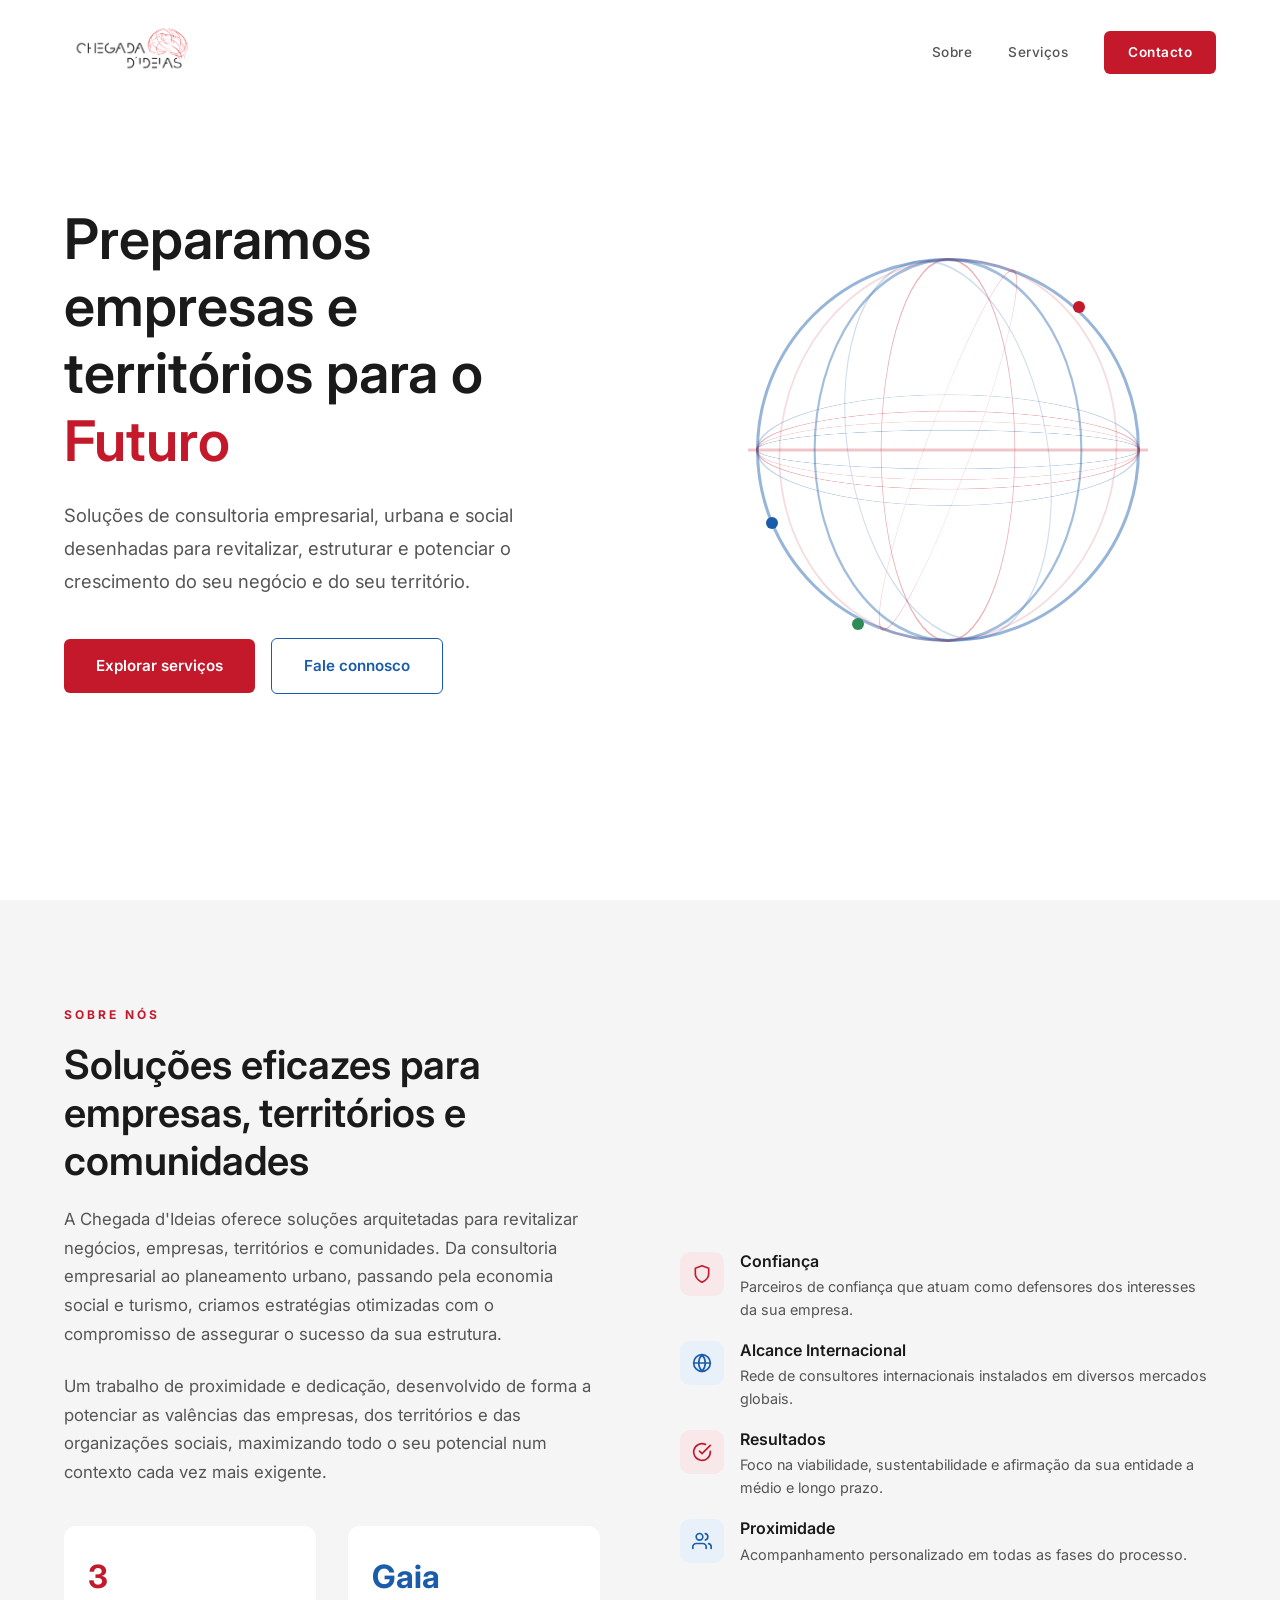
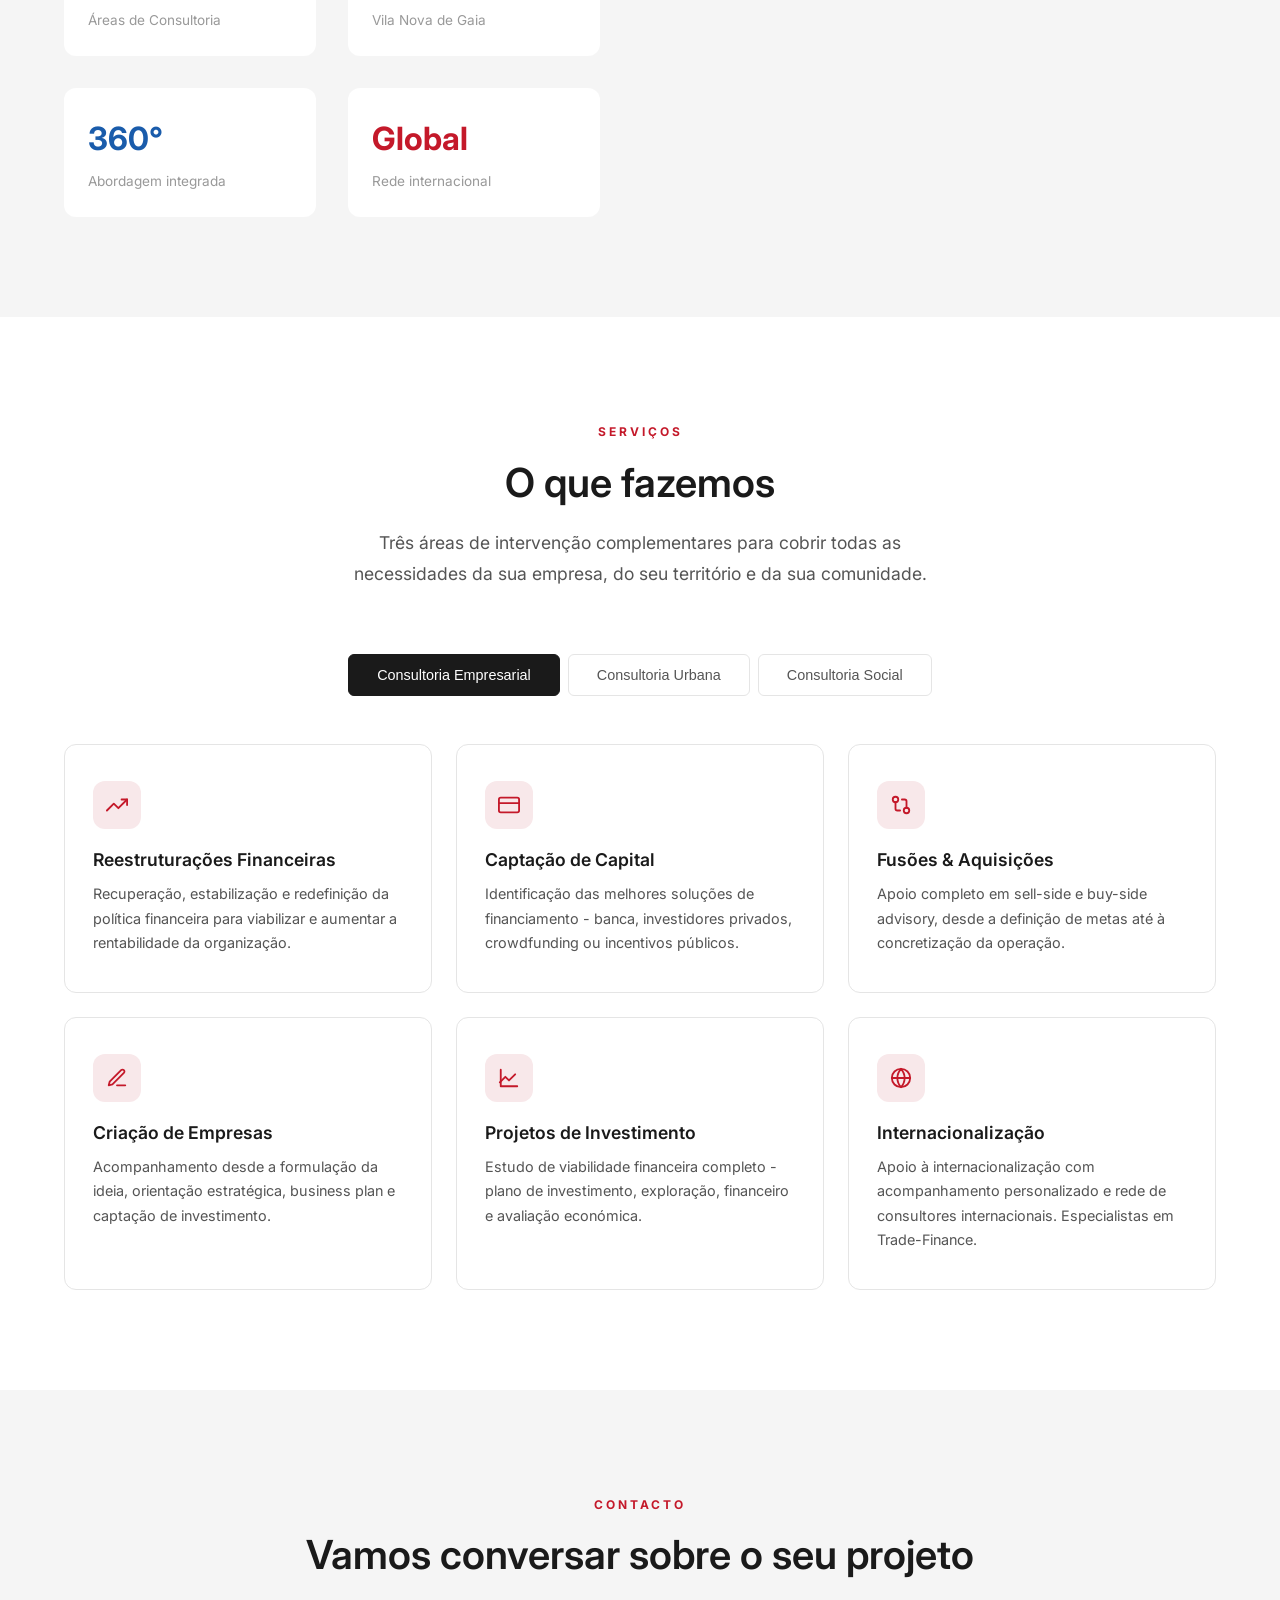
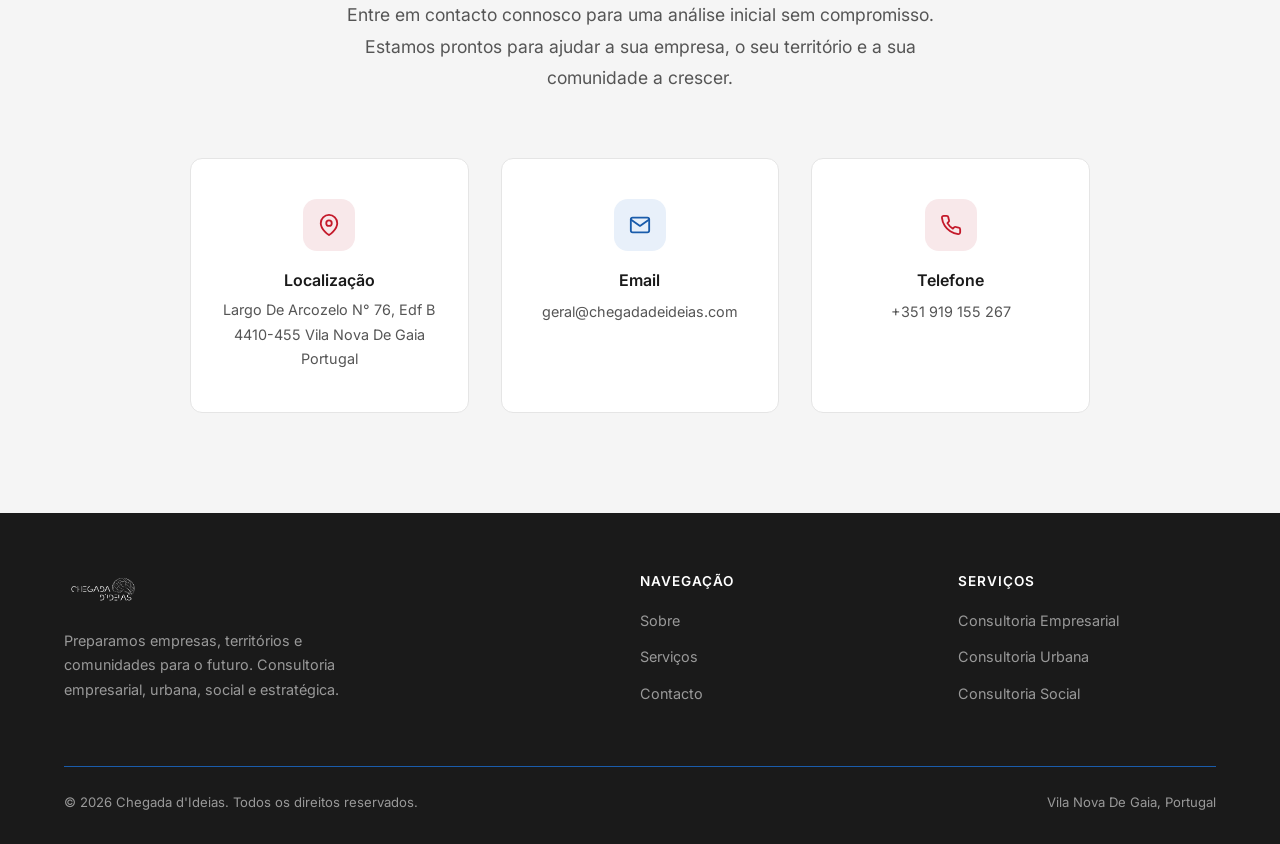
==== commit f5506e4e: "Adicionar favicon e corrigir email de contacto - Favicon extraído do elemento gráfico (cérebro) do l" ====
--- a/index.html
+++ b/index.html
@@ -5,6 +5,9 @@
   <meta name="viewport" content="width=device-width, initial-scale=1.0">
   <title>Chegada d'Ideias - Consultoria Empresarial, Urbana & Social</title>
   <meta name="description" content="Preparamos empresas, territórios e comunidades para o futuro. Consultoria empresarial, urbana, social, turismo e desenvolvimento territorial.">
+  <link rel="icon" href="favicon.ico" type="image/x-icon">
+  <link rel="apple-touch-icon" sizes="180x180" href="assets/favicon-180.png">
+  <link rel="icon" type="image/png" sizes="192x192" href="assets/favicon-192.png">
   <link rel="preconnect" href="https://fonts.googleapis.com">
   <link rel="preconnect" href="https://fonts.gstatic.com" crossorigin>
   <link href="https://fonts.googleapis.com/css2?family=Inter:wght@400;500;600;700&display=swap" rel="stylesheet">
@@ -333,7 +336,7 @@
             <svg viewBox="0 0 24 24"><path d="M4 4h16c1.1 0 2 .9 2 2v12c0 1.1-.9 2-2 2H4c-1.1 0-2-.9-2-2V6c0-1.1.9-2 2-2z"/><polyline points="22,6 12,13 2,6"/></svg>
           </div>
           <h4>Email</h4>
-          <a href="mailto:Geral@chegadadeideias.com">Geral@chegadadeideias.com</a>
+          <a href="mailto:geral@chegadadeideias.com">geral@chegadadeideias.com</a>
         </div>
         <div class="contact-card">
           <div class="contact-item-icon">
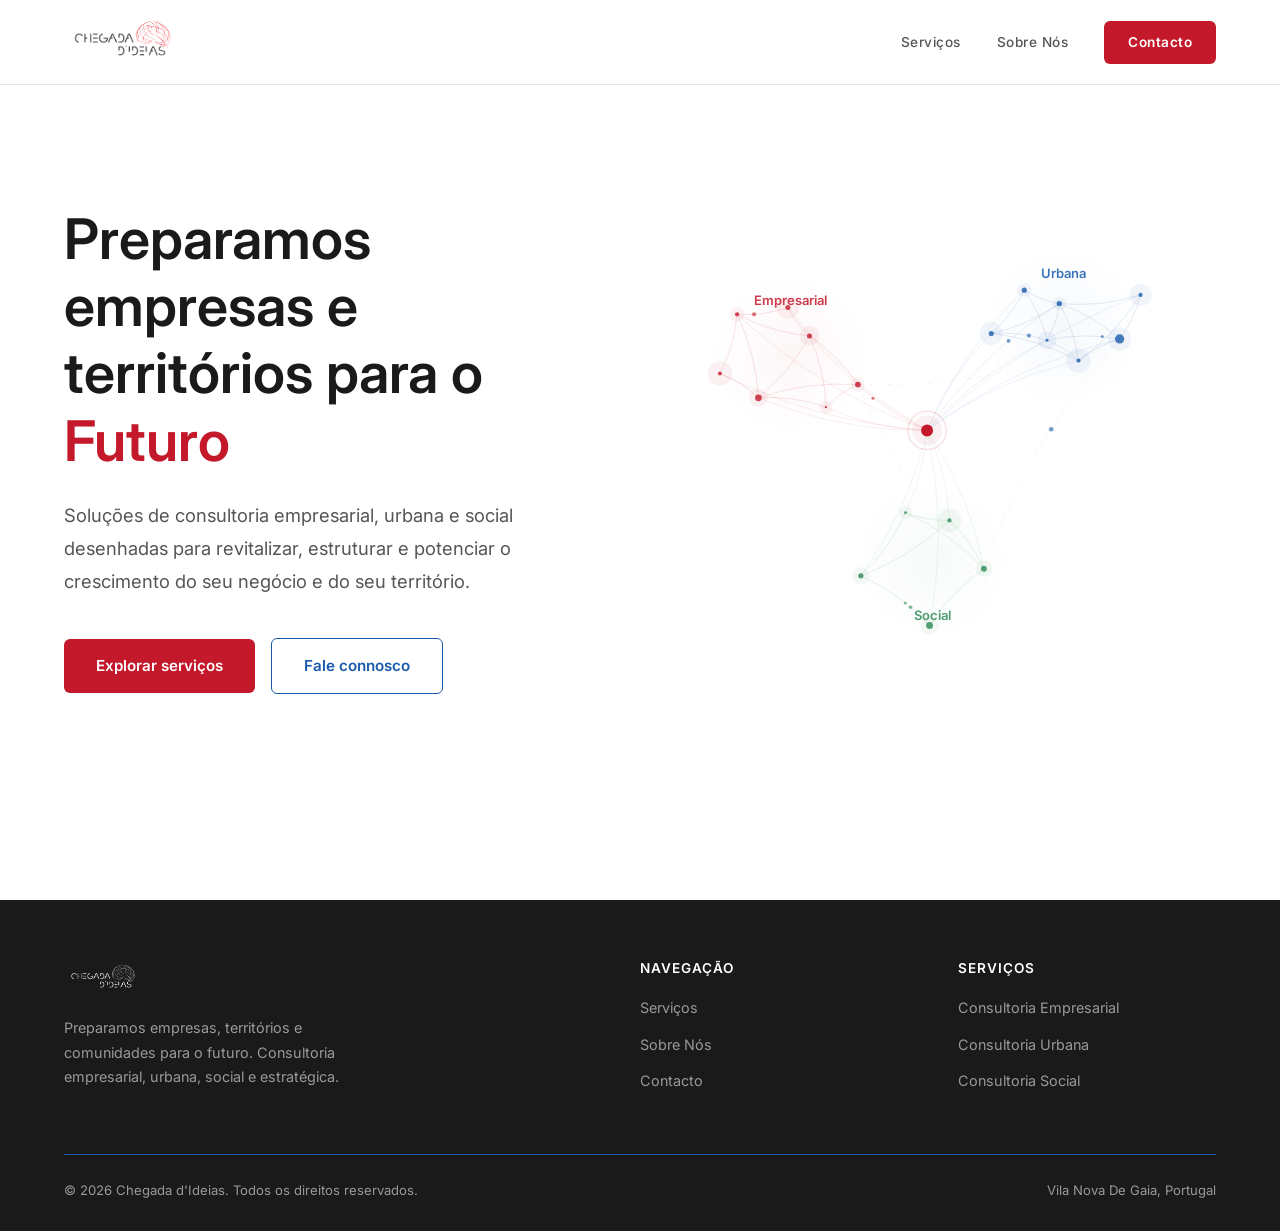
==== commit 341591a8: "Adicionar páginas Serviços, Sobre e Contacto com animações - Substituir mapa mundo por rede de conex" ====
--- a/index.html
+++ b/index.html
@@ -22,9 +22,9 @@
         <img src="assets/logo-cdi.png" alt="Chegada d'Ideias">
       </a>
       <div class="nav-links">
-        <a href="#sobre">Sobre</a>
-        <a href="#servicos">Serviços</a>
-        <a href="#contacto" class="nav-cta">Contacto</a>
+        <a href="servicos.html">Serviços</a>
+        <a href="sobre.html">Sobre Nós</a>
+        <a href="contacto.html" class="nav-cta">Contacto</a>
       </div>
       <button class="nav-toggle" aria-label="Menu">
         <span></span>
@@ -41,310 +41,12 @@
         <h1>Preparamos empresas e territórios para o <span>Futuro</span></h1>
         <p>Soluções de consultoria empresarial, urbana e social desenhadas para revitalizar, estruturar e potenciar o crescimento do seu negócio e do seu território.</p>
         <div class="hero-buttons">
-          <a href="#servicos" class="btn-primary">Explorar serviços</a>
-          <a href="#contacto" class="btn-secondary">Fale connosco</a>
+          <a href="servicos.html" class="btn-primary">Explorar serviços</a>
+          <a href="contacto.html" class="btn-secondary">Fale connosco</a>
         </div>
       </div>
       <div class="hero-visual">
-        <div class="hero-graphic">
-          <div class="globe">
-            <div class="globe-outline"></div>
-            <div class="globe-meridian m1"></div>
-            <div class="globe-meridian m2"></div>
-            <div class="globe-meridian m3"></div>
-            <div class="globe-meridian m4"></div>
-            <div class="globe-meridian m5"></div>
-            <div class="globe-latitude lat1"></div>
-            <div class="globe-latitude lat2"></div>
-            <div class="globe-latitude lat3"></div>
-            <div class="globe-latitude lat4"></div>
-            <div class="globe-equator"></div>
-          </div>
-          <div class="globe-marker marker-1">
-            <div class="marker-dot"></div>
-            <div class="marker-pulse"></div>
-            <div class="marker-label">Consultoria Empresarial</div>
-          </div>
-          <div class="globe-marker marker-2">
-            <div class="marker-dot"></div>
-            <div class="marker-pulse"></div>
-            <div class="marker-label">Consultoria Urbana</div>
-          </div>
-          <div class="globe-marker marker-3">
-            <div class="marker-dot"></div>
-            <div class="marker-pulse"></div>
-            <div class="marker-label">Consultoria Social</div>
-          </div>
-        </div>
-      </div>
-    </div>
-  </section>
-
-  <!-- ====== SOBRE ====== -->
-  <section class="about" id="sobre">
-    <div class="container">
-      <div class="about-grid">
-        <div class="about-text reveal">
-          <span class="section-label">Sobre nós</span>
-          <h2 class="section-title">Soluções eficazes para empresas, territórios e comunidades</h2>
-          <p>A Chegada d'Ideias oferece soluções arquitetadas para revitalizar negócios, empresas, territórios e comunidades. Da consultoria empresarial ao planeamento urbano, passando pela economia social e turismo, criamos estratégias otimizadas com o compromisso de assegurar o sucesso da sua estrutura.</p>
-          <p>Um trabalho de proximidade e dedicação, desenvolvido de forma a potenciar as valências das empresas, dos territórios e das organizações sociais, maximizando todo o seu potencial num contexto cada vez mais exigente.</p>
-          <div class="about-stats">
-            <div class="about-stat">
-              <span class="number">3</span>
-              <span class="label">Áreas de Consultoria</span>
-            </div>
-            <div class="about-stat">
-              <span class="number">Gaia</span>
-              <span class="label">Vila Nova de Gaia</span>
-            </div>
-            <div class="about-stat">
-              <span class="number">360°</span>
-              <span class="label">Abordagem integrada</span>
-            </div>
-            <div class="about-stat">
-              <span class="number">Global</span>
-              <span class="label">Rede internacional</span>
-            </div>
-          </div>
-        </div>
-        <div class="about-image reveal">
-          <div class="about-values">
-            <div class="value-item">
-              <div class="value-icon">
-                <svg viewBox="0 0 24 24"><path d="M12 22s8-4 8-10V5l-8-3-8 3v7c0 6 8 10 8 10z"/></svg>
-              </div>
-              <div>
-                <h4>Confiança</h4>
-                <p>Parceiros de confiança que atuam como defensores dos interesses da sua empresa.</p>
-              </div>
-            </div>
-            <div class="value-item">
-              <div class="value-icon">
-                <svg viewBox="0 0 24 24"><circle cx="12" cy="12" r="10"/><path d="M2 12h20M12 2a15.3 15.3 0 0 1 4 10 15.3 15.3 0 0 1-4 10 15.3 15.3 0 0 1-4-10 15.3 15.3 0 0 1 4-10z"/></svg>
-              </div>
-              <div>
-                <h4>Alcance Internacional</h4>
-                <p>Rede de consultores internacionais instalados em diversos mercados globais.</p>
-              </div>
-            </div>
-            <div class="value-item">
-              <div class="value-icon">
-                <svg viewBox="0 0 24 24"><path d="M22 11.08V12a10 10 0 1 1-5.93-9.14"/><polyline points="22 4 12 14.01 9 11.01"/></svg>
-              </div>
-              <div>
-                <h4>Resultados</h4>
-                <p>Foco na viabilidade, sustentabilidade e afirmação da sua entidade a médio e longo prazo.</p>
-              </div>
-            </div>
-            <div class="value-item">
-              <div class="value-icon">
-                <svg viewBox="0 0 24 24"><path d="M17 21v-2a4 4 0 0 0-4-4H5a4 4 0 0 0-4 4v2"/><circle cx="9" cy="7" r="4"/><path d="M23 21v-2a4 4 0 0 0-3-3.87"/><path d="M16 3.13a4 4 0 0 1 0 7.75"/></svg>
-              </div>
-              <div>
-                <h4>Proximidade</h4>
-                <p>Acompanhamento personalizado em todas as fases do processo.</p>
-              </div>
-            </div>
-          </div>
-        </div>
-      </div>
-    </div>
-  </section>
-
-  <!-- ====== SERVIÇOS ====== -->
-  <section class="services" id="servicos">
-    <div class="container">
-      <div class="section-header center reveal">
-        <span class="section-label">Serviços</span>
-        <h2 class="section-title">O que fazemos</h2>
-        <p class="section-subtitle">Três áreas de intervenção complementares para cobrir todas as necessidades da sua empresa, do seu território e da sua comunidade.</p>
-      </div>
-
-      <div class="services-tabs reveal">
-        <button class="tab-btn active" data-tab="tab-empresarial">Consultoria Empresarial</button>
-        <button class="tab-btn" data-tab="tab-urbana">Consultoria Urbana</button>
-        <button class="tab-btn" data-tab="tab-social">Consultoria Social</button>
-      </div>
-
-      <!-- Tab: Consultoria Empresarial -->
-      <div class="tab-content active" id="tab-empresarial">
-        <div class="services-grid">
-          <div class="service-card reveal">
-            <div class="service-icon">
-              <svg viewBox="0 0 24 24"><polyline points="23 6 13.5 15.5 8.5 10.5 1 18"/><polyline points="17 6 23 6 23 12"/></svg>
-            </div>
-            <h3>Reestruturações Financeiras</h3>
-            <p>Recuperação, estabilização e redefinição da política financeira para viabilizar e aumentar a rentabilidade da organização.</p>
-          </div>
-          <div class="service-card reveal">
-            <div class="service-icon">
-              <svg viewBox="0 0 24 24"><rect x="1" y="4" width="22" height="16" rx="2" ry="2"/><line x1="1" y1="10" x2="23" y2="10"/></svg>
-            </div>
-            <h3>Captação de Capital</h3>
-            <p>Identificação das melhores soluções de financiamento - banca, investidores privados, crowdfunding ou incentivos públicos.</p>
-          </div>
-          <div class="service-card reveal">
-            <div class="service-icon">
-              <svg viewBox="0 0 24 24"><circle cx="18" cy="18" r="3"/><circle cx="6" cy="6" r="3"/><path d="M13 6h3a2 2 0 0 1 2 2v7"/><path d="M11 18H8a2 2 0 0 1-2-2V9"/></svg>
-            </div>
-            <h3>Fusões & Aquisições</h3>
-            <p>Apoio completo em sell-side e buy-side advisory, desde a definição de metas até à concretização da operação.</p>
-          </div>
-          <div class="service-card reveal">
-            <div class="service-icon">
-              <svg viewBox="0 0 24 24"><path d="M12 20h9"/><path d="M16.5 3.5a2.121 2.121 0 0 1 3 3L7 19l-4 1 1-4L16.5 3.5z"/></svg>
-            </div>
-            <h3>Criação de Empresas</h3>
-            <p>Acompanhamento desde a formulação da ideia, orientação estratégica, business plan e captação de investimento.</p>
-          </div>
-          <div class="service-card reveal">
-            <div class="service-icon">
-              <svg viewBox="0 0 24 24"><path d="M3 3v18h18"/><polyline points="18.7 8 12 14.7 8 10.7 2 16.7"/></svg>
-            </div>
-            <h3>Projetos de Investimento</h3>
-            <p>Estudo de viabilidade financeira completo - plano de investimento, exploração, financeiro e avaliação económica.</p>
-          </div>
-          <div class="service-card reveal">
-            <div class="service-icon">
-              <svg viewBox="0 0 24 24"><circle cx="12" cy="12" r="10"/><path d="M2 12h20M12 2a15.3 15.3 0 0 1 4 10 15.3 15.3 0 0 1-4 10 15.3 15.3 0 0 1-4-10 15.3 15.3 0 0 1 4-10z"/></svg>
-            </div>
-            <h3>Internacionalização</h3>
-            <p>Apoio à internacionalização com acompanhamento personalizado e rede de consultores internacionais. Especialistas em Trade-Finance.</p>
-          </div>
-        </div>
-      </div>
-
-      <!-- Tab: Consultoria Urbana -->
-      <div class="tab-content" id="tab-urbana">
-        <div class="services-grid">
-          <div class="service-card reveal">
-            <div class="service-icon icon-blue">
-              <svg viewBox="0 0 24 24"><path d="M3 21h18M9 8h1M9 12h1M9 16h1M14 8h1M14 12h1M14 16h1M5 21V5a2 2 0 0 1 2-2h10a2 2 0 0 1 2 2v16"/></svg>
-            </div>
-            <h3>Planeamento Urbano</h3>
-            <p>Estudos e planos estratégicos de desenvolvimento urbano e territorial para municípios e entidades públicas.</p>
-          </div>
-          <div class="service-card reveal">
-            <div class="service-icon icon-blue">
-              <svg viewBox="0 0 24 24"><path d="M2 20h20M5 20V8l7-5 7 5v12"/><path d="M9 20v-4h6v4"/><path d="M9 12h6M9 16h6"/></svg>
-            </div>
-            <h3>Reabilitação Urbana</h3>
-            <p>Programas de regeneração e requalificação de áreas urbanas, com foco na habitação e acessibilidade.</p>
-          </div>
-          <div class="service-card reveal">
-            <div class="service-icon icon-blue">
-              <svg viewBox="0 0 24 24"><path d="M12 22c5.523 0 10-4.477 10-10S17.523 2 12 2 2 6.477 2 12s4.477 10 10 10z"/><path d="M14.31 8l5.74 9.94M9.69 8h11.48M7.38 12l5.74-9.94M9.69 16L3.95 6.06M14.31 16H2.83M16.62 12l-5.74 9.94"/></svg>
-            </div>
-            <h3>Desenvolvimento Regional</h3>
-            <p>Estratégias de coesão territorial e desenvolvimento socioeconómico ao nível regional e intermunicipal.</p>
-          </div>
-          <div class="service-card reveal">
-            <div class="service-icon icon-blue">
-              <svg viewBox="0 0 24 24"><path d="M12 3v1m0 16v1m9-9h-1M4 12H3m15.364 6.364l-.707-.707M6.343 6.343l-.707-.707m12.728 0l-.707.707M6.343 17.657l-.707.707"/><circle cx="12" cy="12" r="4"/></svg>
-            </div>
-            <h3>Ambiente & Energia</h3>
-            <p>Consultoria em eficiência energética, sustentabilidade ambiental e transição para modelos mais ecológicos.</p>
-          </div>
-          <div class="service-card reveal">
-            <div class="service-icon icon-blue">
-              <svg viewBox="0 0 24 24"><rect x="2" y="7" width="20" height="14" rx="2" ry="2"/><path d="M16 3l-4 4-4-4"/></svg>
-            </div>
-            <h3>Arquitetura & Engenharia</h3>
-            <p>Projetos de arquitetura e engenharia integrados em processos de planeamento e reabilitação urbana.</p>
-          </div>
-          <div class="service-card reveal">
-            <div class="service-icon icon-blue">
-              <svg viewBox="0 0 24 24"><path d="M17 21v-2a4 4 0 0 0-4-4H5a4 4 0 0 0-4 4v2"/><circle cx="9" cy="7" r="4"/><path d="M23 21v-2a4 4 0 0 0-3-3.87"/><path d="M16 3.13a4 4 0 0 1 0 7.75"/></svg>
-            </div>
-            <h3>Gestão Pública</h3>
-            <p>Apoio à gestão e administração de entidades públicas, com experiência em mais de 40 municípios portugueses.</p>
-          </div>
-        </div>
-      </div>
-
-      <!-- Tab: Consultoria Social -->
-      <div class="tab-content" id="tab-social">
-        <div class="services-grid">
-          <div class="service-card reveal">
-            <div class="service-icon icon-green">
-              <svg viewBox="0 0 24 24"><path d="M17 21v-2a4 4 0 0 0-4-4H5a4 4 0 0 0-4 4v2"/><circle cx="9" cy="7" r="4"/><path d="M23 21v-2a4 4 0 0 0-3-3.87"/><path d="M16 3.13a4 4 0 0 1 0 7.75"/></svg>
-            </div>
-            <h3>Economia Social</h3>
-            <p>Transformação digital, RGPD, gestão organizacional e assessoria estratégica para entidades da economia social e solidária.</p>
-          </div>
-          <div class="service-card reveal">
-            <div class="service-icon icon-green">
-              <svg viewBox="0 0 24 24"><path d="M21 15a2 2 0 0 1-2 2H7l-4 4V5a2 2 0 0 1 2-2h14a2 2 0 0 1 2 2z"/></svg>
-            </div>
-            <h3>Marketing & Fundraising</h3>
-            <p>Estratégias de marketing, branding, comunicação e captação de recursos e investidores para organizações sociais.</p>
-          </div>
-          <div class="service-card reveal">
-            <div class="service-icon icon-green">
-              <svg viewBox="0 0 24 24"><polygon points="3 6 9 3 15 6 21 3 21 18 15 21 9 18 3 21"/><line x1="9" y1="3" x2="9" y2="18"/><line x1="15" y1="6" x2="15" y2="21"/></svg>
-            </div>
-            <h3>Turismo Estratégico</h3>
-            <p>Planos estratégicos territoriais, marketing territorial, promoção de destinos e produtos locais, influencers e press trips.</p>
-          </div>
-          <div class="service-card reveal">
-            <div class="service-icon icon-green">
-              <svg viewBox="0 0 24 24"><rect x="4" y="4" width="16" height="16" rx="2" ry="2"/><rect x="9" y="9" width="6" height="6"/><line x1="9" y1="1" x2="9" y2="4"/><line x1="15" y1="1" x2="15" y2="4"/><line x1="9" y1="20" x2="9" y2="23"/><line x1="15" y1="20" x2="15" y2="23"/><line x1="20" y1="9" x2="23" y2="9"/><line x1="20" y1="14" x2="23" y2="14"/><line x1="1" y1="9" x2="4" y2="9"/><line x1="1" y1="14" x2="4" y2="14"/></svg>
-            </div>
-            <h3>Projetos Especiais</h3>
-            <p>Soluções à medida com recurso a Inteligência Artificial, automação (RPA) e metodologias inovadoras para desafios específicos.</p>
-          </div>
-          <div class="service-card reveal">
-            <div class="service-icon icon-green">
-              <svg viewBox="0 0 24 24"><path d="M3 21h18M9 8h1M9 12h1M9 16h1M14 8h1M14 12h1M14 16h1M5 21V5a2 2 0 0 1 2-2h10a2 2 0 0 1 2 2v16"/></svg>
-            </div>
-            <h3>Planos Municipais</h3>
-            <p>Planos municipais de igualdade, cultura, habitação e desenvolvimento social e territorial para autarquias e entidades públicas.</p>
-          </div>
-          <div class="service-card reveal">
-            <div class="service-icon icon-green">
-              <svg viewBox="0 0 24 24"><path d="M12 22c4-4 8-7.5 8-12a8 8 0 1 0-16 0c0 4.5 4 8 8 12z"/><path d="M7 14c3.22-1 5.78-1 9 0"/><path d="M12 10V2"/><path d="M8 6l4 4 4-4"/></svg>
-            </div>
-            <h3>Ambiente & Clima</h3>
-            <p>Planos de adaptação às alterações climáticas, educação e sensibilização ambiental para um futuro mais sustentável.</p>
-          </div>
-        </div>
-      </div>
-    </div>
-  </section>
-
-
-  <!-- ====== CONTACTO ====== -->
-  <section class="contact" id="contacto">
-    <div class="container">
-      <div class="section-header center reveal">
-        <span class="section-label">Contacto</span>
-        <h2 class="section-title">Vamos conversar sobre o seu projeto</h2>
-        <p class="section-subtitle">Entre em contacto connosco para uma análise inicial sem compromisso. Estamos prontos para ajudar a sua empresa, o seu território e a sua comunidade a crescer.</p>
-      </div>
-
-      <div class="contact-cards reveal">
-        <div class="contact-card">
-          <div class="contact-item-icon">
-            <svg viewBox="0 0 24 24"><path d="M21 10c0 7-9 13-9 13s-9-6-9-13a9 9 0 0 1 18 0z"/><circle cx="12" cy="10" r="3"/></svg>
-          </div>
-          <h4>Localização</h4>
-          <p>Largo De Arcozelo N° 76, Edf B<br>4410-455 Vila Nova De Gaia<br>Portugal</p>
-        </div>
-        <div class="contact-card">
-          <div class="contact-item-icon">
-            <svg viewBox="0 0 24 24"><path d="M4 4h16c1.1 0 2 .9 2 2v12c0 1.1-.9 2-2 2H4c-1.1 0-2-.9-2-2V6c0-1.1.9-2 2-2z"/><polyline points="22,6 12,13 2,6"/></svg>
-          </div>
-          <h4>Email</h4>
-          <a href="mailto:geral@chegadadeideias.com">geral@chegadadeideias.com</a>
-        </div>
-        <div class="contact-card">
-          <div class="contact-item-icon">
-            <svg viewBox="0 0 24 24"><path d="M22 16.92v3a2 2 0 0 1-2.18 2 19.79 19.79 0 0 1-8.63-3.07 19.5 19.5 0 0 1-6-6 19.79 19.79 0 0 1-3.07-8.67A2 2 0 0 1 4.11 2h3a2 2 0 0 1 2 1.72c.127.96.361 1.903.7 2.81a2 2 0 0 1-.45 2.11L8.09 9.91a16 16 0 0 0 6 6l1.27-1.27a2 2 0 0 1 2.11-.45c.907.339 1.85.573 2.81.7A2 2 0 0 1 22 16.92z"/></svg>
-          </div>
-          <h4>Telefone</h4>
-          <a href="tel:+351919155267">+351 919 155 267</a>
-        </div>
+        <canvas id="networkCanvas" width="560" height="450"></canvas>
       </div>
     </div>
   </section>
@@ -359,15 +61,15 @@
         </div>
         <div class="footer-col">
           <h4>Navegação</h4>
-          <a href="#sobre">Sobre</a>
-          <a href="#servicos">Serviços</a>
-          <a href="#contacto">Contacto</a>
+          <a href="servicos.html">Serviços</a>
+          <a href="sobre.html">Sobre Nós</a>
+          <a href="contacto.html">Contacto</a>
         </div>
         <div class="footer-col">
           <h4>Serviços</h4>
-          <a href="#servicos">Consultoria Empresarial</a>
-          <a href="#servicos">Consultoria Urbana</a>
-          <a href="#servicos">Consultoria Social</a>
+          <a href="servicos.html#empresarial">Consultoria Empresarial</a>
+          <a href="servicos.html#urbana">Consultoria Urbana</a>
+          <a href="servicos.html#social">Consultoria Social</a>
         </div>
       </div>
       <div class="footer-bottom">
--- a/css/style.css
+++ b/css/style.css
@@ -112,15 +112,9 @@
   left: 0;
   width: 100%;
   z-index: 1000;
-  padding: 20px 0;
-  transition: all 0.3s ease;
-  background: transparent;
-}
-
-.navbar.scrolled {
+  padding: 14px 0;
   background: rgba(255, 255, 255, 0.97);
   backdrop-filter: blur(10px);
-  padding: 12px 0;
   box-shadow: 0 1px 0 var(--gray-200);
 }
 
@@ -131,12 +125,7 @@
 }
 
 .nav-logo img {
-  height: 56px;
-  transition: height 0.3s ease;
-}
-
-.navbar.scrolled .nav-logo img {
-  height: 44px;
+  height: 48px;
 }
 
 .nav-links {
@@ -234,7 +223,7 @@
 .hero .container {
   display: grid;
   grid-template-columns: 1fr 1fr;
-  gap: 80px;
+  gap: 60px;
   align-items: center;
 }
 
@@ -309,7 +298,7 @@
   box-shadow: 0 8px 24px rgba(26, 92, 171, 0.2);
 }
 
-/* Hero visual — abstract shape */
+/* Hero visual — network animation */
 .hero-visual {
   position: relative;
   display: flex;
@@ -317,362 +306,10 @@
   align-items: center;
 }
 
-.hero-graphic {
+#networkCanvas {
   width: 100%;
-  max-width: 480px;
-  aspect-ratio: 1;
-  position: relative;
-}
-
-/* Globe */
-.globe {
-  position: absolute;
-  width: 80%;
-  height: 80%;
-  top: 10%;
-  left: 10%;
-  animation: globe-rotate 30s linear infinite;
-}
-
-.globe-outline {
-  position: absolute;
-  width: 100%;
-  height: 100%;
-  border-radius: 50%;
-  border: 3px solid var(--blue);
-  opacity: 0.45;
-  animation: globe-pulse 4s ease-in-out infinite;
-}
-
-.globe-meridian {
-  position: absolute;
-  width: 100%;
-  height: 100%;
-  border-radius: 50%;
-  top: 0;
-  left: 0;
-}
-
-.globe-meridian.m1 {
-  border: 2.5px solid var(--red);
-  opacity: 0.35;
-  transform: scaleX(0.35);
-  animation: meridian-sway 8s ease-in-out infinite;
-}
-
-.globe-meridian.m2 {
-  border: 3px solid var(--blue);
-  opacity: 0.4;
-  transform: scaleX(0.7);
-  animation: meridian-sway 10s ease-in-out infinite reverse;
-}
-
-.globe-meridian.m3 {
-  border: 2.5px solid var(--red);
-  opacity: 0.3;
-  transform: rotateZ(20deg) scaleX(0.12);
-  animation: meridian-tilt 12s ease-in-out infinite;
-}
-
-.globe-meridian.m4 {
-  border: 2px solid var(--blue);
-  opacity: 0.2;
-  transform: rotateZ(-10deg) scaleX(0.52);
-  animation: meridian-sway-2 9s ease-in-out infinite;
-}
-
-.globe-meridian.m5 {
-  border: 2px solid var(--red);
-  opacity: 0.15;
-  transform: rotateZ(8deg) scaleX(0.88);
-  animation: meridian-sway 11s ease-in-out infinite;
-}
-
-.globe-equator {
-  position: absolute;
-  left: -2%;
-  top: 50%;
-  width: 104%;
-  height: 0;
-  border-top: 3px solid var(--red);
-  opacity: 0.25;
-  transform: translateY(-50%);
-}
-
-.globe-latitude {
-  position: absolute;
-  left: 0;
-  width: 100%;
-  border-radius: 50%;
-}
-
-.globe-latitude.lat1 {
-  height: 30%;
-  top: 35%;
-  border: 2.5px solid var(--blue);
-  opacity: 0.3;
-  transform: rotateX(70deg);
-  animation: lat-breathe 6s ease-in-out infinite;
-}
-
-.globe-latitude.lat2 {
-  height: 60%;
-  top: 20%;
-  border: 2.5px solid var(--red);
-  opacity: 0.3;
-  transform: rotateX(70deg);
-  animation: lat-breathe 7s ease-in-out infinite reverse;
-}
-
-.globe-latitude.lat3 {
-  height: 85%;
-  top: 7.5%;
-  border: 2.5px solid var(--blue);
-  opacity: 0.25;
-  transform: rotateX(70deg);
-  animation: lat-breathe 9s ease-in-out infinite;
-}
-
-.globe-latitude.lat4 {
-  height: 45%;
-  top: 27.5%;
-  border: 2px solid var(--red);
-  opacity: 0.18;
-  transform: rotateX(70deg);
-  animation: lat-breathe 8s ease-in-out infinite reverse;
-}
-
-@keyframes globe-rotate {
-  0% { transform: rotateZ(0deg); }
-  100% { transform: rotateZ(360deg); }
-}
-
-@keyframes globe-pulse {
-  0%, 100% { opacity: 0.45; transform: scale(1); }
-  50% { opacity: 0.6; transform: scale(1.01); }
-}
-
-@keyframes meridian-sway {
-  0%, 100% { transform: scaleX(0.35) rotateZ(0deg); }
-  50% { transform: scaleX(0.5) rotateZ(5deg); }
-}
-
-@keyframes meridian-tilt {
-  0%, 100% { transform: rotateZ(20deg) scaleX(0.12); }
-  50% { transform: rotateZ(-15deg) scaleX(0.25); }
-}
-
-@keyframes meridian-sway-2 {
-  0%, 100% { transform: rotateZ(-10deg) scaleX(0.52); }
-  50% { transform: rotateZ(5deg) scaleX(0.42); }
-}
-
-@keyframes lat-breathe {
-  0%, 100% { transform: rotateX(70deg) scaleY(1); }
-  50% { transform: rotateX(65deg) scaleY(1.05); }
-}
-
-/* Globe Markers */
-.globe-marker {
-  position: absolute;
-  z-index: 3;
-}
-
-/* Positioned on the globe circumference (center 50%/50%, radius 40%) */
-.marker-1 {
-  top: 19%;
-  left: 76%;
-}
-
-.marker-2 {
-  top: 64%;
-  left: 12%;
-}
-
-.marker-3 {
-  top: 85%;
-  left: 30%;
-}
-
-.marker-dot {
-  width: 12px;
-  height: 12px;
-  border-radius: 50%;
-  position: relative;
-  z-index: 2;
-}
-
-.marker-1 .marker-dot { background: var(--red); }
-.marker-2 .marker-dot { background: var(--blue); }
-.marker-3 .marker-dot { background: var(--green); }
-
-.marker-pulse {
-  position: absolute;
-  top: -6px;
-  left: -6px;
-  width: 24px;
-  height: 24px;
-  border-radius: 50%;
-  opacity: 0;
-  z-index: 1;
-}
-
-.marker-1 .marker-pulse { background: var(--red); }
-.marker-2 .marker-pulse { background: var(--blue); }
-.marker-3 .marker-pulse { background: var(--green); }
-
-.marker-label {
-  position: absolute;
-  top: 50%;
-  left: 24px;
-  transform-origin: left center;
-  background: var(--white);
-  padding: 12px 20px;
-  border-radius: 10px;
-  box-shadow: 0 6px 28px rgba(0,0,0,0.12);
-  font-size: 0.85rem;
-  font-weight: 600;
-  color: var(--dark);
-  white-space: nowrap;
-  opacity: 0;
-  transform: translateY(-50%) scaleX(0) scaleY(0.3);
-  transition: none;
-}
-
-.marker-label::before {
-  content: '';
-  position: absolute;
-  left: -6px;
-  top: 50%;
-  transform: translateY(-50%) rotate(45deg);
-  width: 12px;
-  height: 12px;
-  background: var(--white);
-  box-shadow: -2px 2px 4px rgba(0,0,0,0.05);
-}
-
-.marker-1 .marker-label {
-  border-left: none;
-  border-right: 4px solid var(--red);
-  left: auto;
-  right: 24px;
-  transform-origin: right center;
-}
-
-.marker-1 .marker-label::before {
-  left: auto;
-  right: -6px;
-  box-shadow: 2px -2px 4px rgba(0,0,0,0.05);
-}
-.marker-2 .marker-label { border-left: 4px solid var(--blue); }
-.marker-3 .marker-label {
-  border-left: 4px solid var(--green);
-}
-
-/* Sequential reveal — unwrap effect */
-.marker-1 .marker-label {
-  animation: marker-unwrap-left 12s cubic-bezier(0.34, 1.56, 0.64, 1) infinite;
-}
-
-.marker-1 .marker-pulse {
-  animation: marker-ping 12s ease infinite;
-}
-
-.marker-2 .marker-label {
-  animation: marker-unwrap 12s cubic-bezier(0.34, 1.56, 0.64, 1) infinite 4s;
-}
-
-.marker-2 .marker-pulse {
-  animation: marker-ping 12s ease infinite 4s;
-}
-
-.marker-3 .marker-label {
-  animation: marker-unwrap 12s cubic-bezier(0.34, 1.56, 0.64, 1) infinite 8s;
-}
-
-.marker-3 .marker-pulse {
-  animation: marker-ping 12s ease infinite 8s;
-}
-
-@keyframes marker-unwrap-left {
-  0% {
-    opacity: 0;
-    transform: translateY(-50%) scaleX(0) scaleY(0.3);
-  }
-  3% {
-    opacity: 1;
-    transform: translateY(-50%) scaleX(0.4) scaleY(0.6);
-  }
-  6% {
-    opacity: 1;
-    transform: translateY(-50%) scaleX(1.05) scaleY(1.05);
-  }
-  8% {
-    transform: translateY(-50%) scaleX(1) scaleY(1);
-  }
-  26% {
-    opacity: 1;
-    transform: translateY(-50%) scaleX(1) scaleY(1);
-  }
-  30% {
-    opacity: 1;
-    transform: translateY(-50%) scaleX(0.95) scaleY(0.95);
-  }
-  33% {
-    opacity: 0;
-    transform: translateY(-50%) scaleX(0) scaleY(0.3);
-  }
-  100% {
-    opacity: 0;
-    transform: translateY(-50%) scaleX(0) scaleY(0.3);
-  }
-}
-
-@keyframes marker-unwrap {
-  0% {
-    opacity: 0;
-    transform: translateY(-50%) scaleX(0) scaleY(0.3);
-  }
-  3% {
-    opacity: 1;
-    transform: translateY(-50%) scaleX(0.4) scaleY(0.6);
-  }
-  6% {
-    opacity: 1;
-    transform: translateY(-50%) scaleX(1.05) scaleY(1.05);
-  }
-  8% {
-    transform: translateY(-50%) scaleX(1) scaleY(1);
-  }
-  26% {
-    opacity: 1;
-    transform: translateY(-50%) scaleX(1) scaleY(1);
-  }
-  30% {
-    opacity: 1;
-    transform: translateY(-50%) scaleX(0.95) scaleY(0.95);
-  }
-  33% {
-    opacity: 0;
-    transform: translateY(-50%) scaleX(0) scaleY(0.3);
-  }
-  100% {
-    opacity: 0;
-    transform: translateY(-50%) scaleX(0) scaleY(0.3);
-  }
-}
-
-@keyframes marker-ping {
-  0% { opacity: 0.7; transform: scale(1); }
-  3% { opacity: 0.4; transform: scale(2); }
-  6% { opacity: 0; transform: scale(3); }
-  7% { opacity: 0; transform: scale(1); }
-  28% { opacity: 0; transform: scale(1); }
-  29% { opacity: 0.7; transform: scale(1); }
-  31% { opacity: 0.3; transform: scale(2); }
-  33% { opacity: 0; transform: scale(3); }
-  34% { opacity: 0; transform: scale(1); }
-  100% { opacity: 0; transform: scale(1); }
+  max-width: 560px;
+  aspect-ratio: 560 / 450;
 }
 
 @keyframes float {
@@ -865,6 +502,59 @@
   transform: translateY(-4px);
 }
 
+.service-card:hover .service-icon {
+  transform: scale(1.1) rotate(5deg);
+}
+
+/* Staggered card entrance when accordion opens */
+.accordion-panel .service-card {
+  opacity: 0;
+  transform: translateY(20px);
+  transition: opacity 0.4s ease, transform 0.4s ease, border-color 0.3s ease, box-shadow 0.3s ease;
+}
+
+.accordion-panel.open .service-card {
+  opacity: 1;
+  transform: translateY(0);
+}
+
+.accordion-panel.open .service-card:nth-child(1) { transition-delay: 0.05s; }
+.accordion-panel.open .service-card:nth-child(2) { transition-delay: 0.1s; }
+.accordion-panel.open .service-card:nth-child(3) { transition-delay: 0.15s; }
+.accordion-panel.open .service-card:nth-child(4) { transition-delay: 0.2s; }
+.accordion-panel.open .service-card:nth-child(5) { transition-delay: 0.25s; }
+.accordion-panel.open .service-card:nth-child(6) { transition-delay: 0.3s; }
+
+/* Icon bounce on card appear */
+.accordion-panel .service-icon {
+  transform: scale(0.8);
+  transition: transform 0.4s cubic-bezier(0.34, 1.56, 0.64, 1);
+}
+
+.accordion-panel.open .service-icon {
+  transform: scale(1);
+}
+
+.accordion-panel.open .service-card:nth-child(1) .service-icon { transition-delay: 0.15s; }
+.accordion-panel.open .service-card:nth-child(2) .service-icon { transition-delay: 0.2s; }
+.accordion-panel.open .service-card:nth-child(3) .service-icon { transition-delay: 0.25s; }
+.accordion-panel.open .service-card:nth-child(4) .service-icon { transition-delay: 0.3s; }
+.accordion-panel.open .service-card:nth-child(5) .service-icon { transition-delay: 0.35s; }
+.accordion-panel.open .service-card:nth-child(6) .service-icon { transition-delay: 0.4s; }
+
+/* Colored border on hover per area */
+#panel-empresarial .service-card:hover {
+  border-color: var(--red);
+}
+
+#panel-urbana .service-card:hover {
+  border-color: var(--blue);
+}
+
+#panel-social .service-card:hover {
+  border-color: var(--green);
+}
+
 .service-icon {
   width: 48px;
   height: 48px;
@@ -874,6 +564,7 @@
   align-items: center;
   justify-content: center;
   margin-bottom: 20px;
+  transition: transform 0.3s ease;
 }
 
 .service-icon svg {
@@ -1063,6 +754,395 @@
   transform: translateY(0);
 }
 
+/* --- Services Page --- */
+.services-page-hero {
+  padding: 160px 0 60px;
+  background: var(--gray-100);
+  text-align: center;
+}
+
+.services-page-title {
+  font-size: clamp(2rem, 4vw, 3rem);
+  max-width: 700px;
+  margin: 0 auto 20px;
+}
+
+.services-page-title span {
+  color: var(--red);
+}
+
+.services-page-subtitle {
+  font-size: 1.1rem;
+  color: var(--gray-700);
+  max-width: 600px;
+  margin: 0 auto;
+  line-height: 1.8;
+}
+
+.services-page-section {
+  padding: 80px 0;
+}
+
+.services-page-section.section-alt {
+  background: var(--gray-100);
+}
+
+.services-page-section-header {
+  margin-bottom: 48px;
+}
+
+.services-page-section-label {
+  display: flex;
+  align-items: center;
+  gap: 14px;
+  margin-bottom: 12px;
+}
+
+.services-page-dot {
+  width: 12px;
+  height: 12px;
+  border-radius: 50%;
+  display: inline-block;
+}
+
+.services-page-dot.dot-red { background: var(--red); }
+.services-page-dot.dot-blue { background: var(--blue); }
+.services-page-dot.dot-green { background: var(--green); }
+
+.services-page-section-header h2 {
+  font-size: clamp(1.5rem, 3vw, 2rem);
+}
+
+.services-page-section-header p {
+  font-size: 1.05rem;
+  color: var(--gray-700);
+  max-width: 600px;
+  line-height: 1.7;
+}
+
+.services-page-cards {
+  padding: 80px 0;
+}
+
+.services-accordion {
+  display: grid;
+  grid-template-columns: repeat(3, 1fr);
+  gap: 20px;
+  align-items: start;
+}
+
+.accordion-card {
+  background: var(--white);
+  border: 1px solid var(--gray-200);
+  border-radius: 16px;
+  overflow: hidden;
+  transition: box-shadow 0.3s ease, border-color 0.3s ease;
+}
+
+.accordion-card:hover {
+  border-color: var(--gray-400);
+}
+
+.accordion-card.open {
+  border-color: var(--red);
+  box-shadow: 0 12px 40px rgba(0,0,0,0.1);
+}
+
+.accordion-card.open#urbana {
+  border-color: var(--blue);
+}
+
+.accordion-card.open#social {
+  border-color: var(--green);
+}
+
+.accordion-header {
+  display: flex;
+  flex-direction: column;
+  align-items: flex-start;
+  width: 100%;
+  padding: 28px 24px;
+  background: none;
+  border: none;
+  cursor: pointer;
+  text-align: left;
+  gap: 16px;
+}
+
+.accordion-header-left {
+  display: flex;
+  flex-direction: column;
+  align-items: flex-start;
+  gap: 16px;
+}
+
+.accordion-icon {
+  width: 56px;
+  height: 56px;
+  min-width: 56px;
+  border-radius: 14px;
+  display: flex;
+  align-items: center;
+  justify-content: center;
+}
+
+.accordion-icon.icon-red {
+  background: var(--red-light);
+}
+
+.accordion-icon.icon-red svg {
+  width: 26px;
+  height: 26px;
+  stroke: var(--red);
+  fill: none;
+  stroke-width: 2;
+  stroke-linecap: round;
+  stroke-linejoin: round;
+}
+
+.accordion-icon.icon-blue {
+  background: var(--blue-light);
+}
+
+.accordion-icon.icon-blue svg {
+  width: 26px;
+  height: 26px;
+  stroke: var(--blue);
+  fill: none;
+  stroke-width: 2;
+  stroke-linecap: round;
+  stroke-linejoin: round;
+}
+
+.accordion-icon.icon-green {
+  background: var(--green-light);
+}
+
+.accordion-icon.icon-green svg {
+  width: 26px;
+  height: 26px;
+  stroke: var(--green);
+  fill: none;
+  stroke-width: 2;
+  stroke-linecap: round;
+  stroke-linejoin: round;
+}
+
+.accordion-header h2 {
+  font-size: 1.35rem;
+  margin-bottom: 4px;
+}
+
+.accordion-header p {
+  font-size: 0.9rem;
+  color: var(--gray-700);
+  line-height: 1.5;
+}
+
+.accordion-arrow {
+  width: 40px;
+  height: 40px;
+  min-width: 40px;
+  border-radius: 50%;
+  background: var(--gray-100);
+  display: flex;
+  align-items: center;
+  justify-content: center;
+  align-self: center;
+  transition: transform 0.4s cubic-bezier(0.4, 0, 0.2, 1), background 0.3s ease;
+}
+
+.accordion-arrow svg {
+  width: 20px;
+  height: 20px;
+  stroke: var(--gray-700);
+  fill: none;
+  stroke-width: 2;
+  stroke-linecap: round;
+  stroke-linejoin: round;
+}
+
+.accordion-card.open .accordion-arrow {
+  transform: rotate(180deg);
+  background: var(--dark);
+}
+
+.accordion-card.open .accordion-arrow svg {
+  stroke: var(--white);
+}
+
+.accordion-body {
+  max-height: 0;
+  overflow: hidden;
+  transition: max-height 0.5s cubic-bezier(0.4, 0, 0.2, 1);
+}
+
+.accordion-panel {
+  grid-column: 1 / -1;
+  max-height: 0;
+  overflow: hidden;
+  transition: max-height 0.5s cubic-bezier(0.4, 0, 0.2, 1);
+}
+
+.accordion-panel-inner {
+  padding: 8px 0 20px;
+}
+
+.accordion-panel .services-grid {
+  grid-template-columns: repeat(3, 1fr);
+  gap: 20px;
+}
+
+.services-page-cta {
+  padding: 80px 0;
+  background: var(--dark);
+  text-align: center;
+}
+
+.services-page-cta-content h2 {
+  color: var(--white);
+  font-size: clamp(1.5rem, 3vw, 2.2rem);
+  margin-bottom: 16px;
+}
+
+.services-page-cta-content p {
+  color: var(--gray-400);
+  font-size: 1.1rem;
+  margin-bottom: 32px;
+}
+
+/* --- About Page --- */
+.about-page-hero {
+  padding: 160px 0 60px;
+  background: var(--gray-100);
+  text-align: center;
+}
+
+.about-page-title {
+  font-size: clamp(2rem, 4vw, 3rem);
+  max-width: 700px;
+  margin: 0 auto;
+}
+
+.about-page-title span {
+  color: var(--red);
+}
+
+.about-page-content {
+  padding: 80px 0 100px;
+}
+
+.about-page-grid {
+  display: grid;
+  grid-template-columns: 1fr 380px;
+  gap: 80px;
+  align-items: start;
+}
+
+.about-page-intro {
+  margin-bottom: 48px;
+  padding-bottom: 48px;
+  border-bottom: 1px solid var(--gray-200);
+}
+
+.about-page-text .lead {
+  font-size: 1.25rem;
+  color: var(--gray-700);
+  line-height: 1.9;
+  font-weight: 500;
+}
+
+.about-page-block {
+  margin-bottom: 40px;
+}
+
+.about-page-block h2 {
+  font-size: 1.3rem;
+  margin-bottom: 16px;
+  color: var(--dark);
+  position: relative;
+  padding-left: 20px;
+}
+
+.about-page-block h2::before {
+  content: '';
+  position: absolute;
+  left: 0;
+  top: 4px;
+  width: 4px;
+  height: 22px;
+  background: var(--red);
+  border-radius: 2px;
+}
+
+.about-page-block:nth-child(3) h2::before { background: var(--blue); }
+.about-page-block:nth-child(4) h2::before { background: var(--red); }
+.about-page-block:nth-child(5) h2::before { background: var(--blue); }
+
+.about-page-block p {
+  font-size: 1.05rem;
+  color: var(--gray-700);
+  line-height: 1.85;
+}
+
+.about-page-cta {
+  margin-top: 56px;
+  padding-top: 48px;
+  border-top: 1px solid var(--gray-200);
+  text-align: center;
+}
+
+.about-page-cta .lead {
+  font-size: 1.3rem;
+  font-weight: 600;
+  color: var(--dark);
+  margin-bottom: 28px;
+  font-style: italic;
+}
+
+.about-page-sidebar {
+  position: sticky;
+  top: 100px;
+}
+
+.about-page-values {
+  background: var(--gray-100);
+  border-radius: 16px;
+  padding: 32px;
+  margin-bottom: 24px;
+}
+
+.about-page-values h3 {
+  font-size: 1rem;
+  font-weight: 700;
+  text-transform: uppercase;
+  letter-spacing: 2px;
+  color: var(--dark);
+  margin-bottom: 24px;
+  font-size: 0.8rem;
+}
+
+.about-page-values .value-item {
+  margin-bottom: 20px;
+}
+
+.about-page-values .value-item:last-child {
+  margin-bottom: 0;
+}
+
+.about-page-stats {
+  display: grid;
+  grid-template-columns: 1fr 1fr;
+  gap: 16px;
+}
+
+.about-page-stats .about-stat {
+  background: var(--gray-100);
+  border-radius: 12px;
+  padding: 24px;
+  text-align: center;
+}
+
 /* --- Responsive --- */
 @media (max-width: 1024px) {
   .hero .container {
@@ -1081,6 +1161,37 @@
   }
 
   .about-image { order: -1; }
+
+  .about-page-grid {
+    grid-template-columns: 1fr;
+    gap: 48px;
+  }
+
+  .about-page-sidebar {
+    position: static;
+  }
+
+  .services-accordion {
+    grid-template-columns: 1fr;
+  }
+
+  .accordion-header {
+    flex-direction: row;
+    align-items: center;
+    justify-content: space-between;
+    padding: 32px 36px;
+    gap: 24px;
+  }
+
+  .accordion-header-left {
+    flex-direction: row;
+    align-items: center;
+    gap: 24px;
+  }
+
+  .accordion-panel .services-grid {
+    grid-template-columns: repeat(2, 1fr);
+  }
 
   .services-grid {
     grid-template-columns: repeat(2, 1fr);
@@ -1147,6 +1258,57 @@
     grid-template-columns: 1fr 1fr;
   }
 
+  .services-page-hero {
+    padding: 120px 0 40px;
+  }
+
+  .services-page-cards {
+    padding: 48px 0;
+  }
+
+  .accordion-header {
+    padding: 24px 20px;
+    gap: 16px;
+  }
+
+  .accordion-header-left {
+    gap: 16px;
+  }
+
+  .accordion-icon {
+    width: 48px;
+    height: 48px;
+    min-width: 48px;
+  }
+
+  .accordion-header h2 {
+    font-size: 1.1rem;
+  }
+
+  .accordion-header p {
+    font-size: 0.82rem;
+  }
+
+  .accordion-panel .services-grid {
+    grid-template-columns: 1fr;
+  }
+
+  .services-page-cta {
+    padding: 48px 0;
+  }
+
+  .about-page-hero {
+    padding: 120px 0 40px;
+  }
+
+  .about-page-content {
+    padding: 48px 0 72px;
+  }
+
+  .about-page-stats {
+    grid-template-columns: 1fr 1fr;
+  }
+
   .footer-grid {
     grid-template-columns: 1fr;
     gap: 32px;
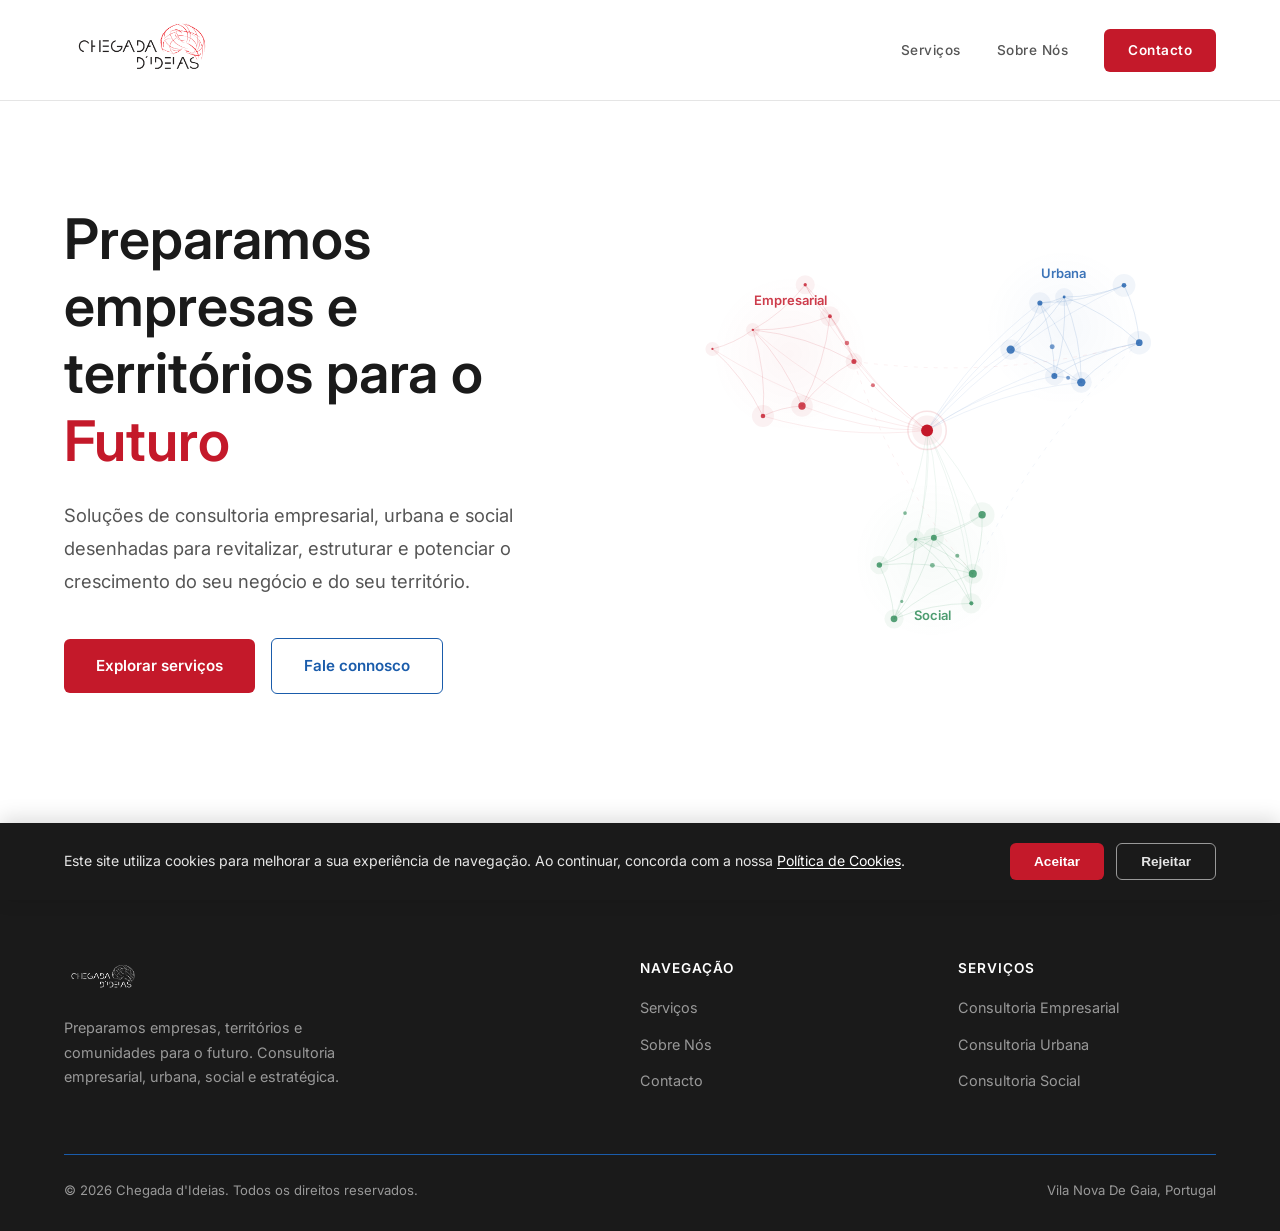
==== commit b3fd07e7: "Aumentar logotipo na navbar e adicionar banner de cookies RGPD Co-Authored-By: Claude Opus 4.6 <nore" ====
--- a/index.html
+++ b/index.html
@@ -79,6 +79,17 @@
     </div>
   </footer>
 
+  <!-- ====== COOKIE BANNER ====== -->
+  <div class="cookie-banner" id="cookieBanner">
+    <div class="container">
+      <p>Este site utiliza cookies para melhorar a sua experiência de navegação. Ao continuar, concorda com a nossa <a href="#">Política de Cookies</a>.</p>
+      <div class="cookie-buttons">
+        <button class="cookie-btn cookie-btn-accept" id="cookieAccept">Aceitar</button>
+        <button class="cookie-btn cookie-btn-reject" id="cookieReject">Rejeitar</button>
+      </div>
+    </div>
+  </div>
+
   <script src="js/main.js"></script>
 </body>
 </html>
--- a/css/style.css
+++ b/css/style.css
@@ -125,7 +125,7 @@
 }
 
 .nav-logo img {
-  height: 48px;
+  height: 64px;
 }
 
 .nav-links {
@@ -1324,3 +1324,93 @@
     flex-direction: column;
   }
 }
+
+/* --- Cookie Consent Banner --- */
+.cookie-banner {
+  position: fixed;
+  bottom: 0;
+  left: 0;
+  width: 100%;
+  background: var(--dark);
+  color: var(--gray-200);
+  z-index: 9999;
+  padding: 20px 0;
+  box-shadow: 0 -4px 20px rgba(0,0,0,0.15);
+  transform: translateY(100%);
+  transition: transform 0.4s ease;
+}
+
+.cookie-banner.visible {
+  transform: translateY(0);
+}
+
+.cookie-banner .container {
+  display: flex;
+  align-items: center;
+  justify-content: space-between;
+  gap: 24px;
+}
+
+.cookie-banner p {
+  font-size: 0.88rem;
+  line-height: 1.6;
+  flex: 1;
+}
+
+.cookie-banner a {
+  color: var(--white);
+  text-decoration: underline;
+  text-underline-offset: 2px;
+}
+
+.cookie-banner a:hover {
+  color: var(--red-light);
+}
+
+.cookie-buttons {
+  display: flex;
+  gap: 12px;
+  flex-shrink: 0;
+}
+
+.cookie-btn {
+  padding: 10px 24px;
+  border-radius: 6px;
+  font-size: 0.85rem;
+  font-weight: 600;
+  cursor: pointer;
+  border: none;
+  transition: all 0.2s;
+}
+
+.cookie-btn-accept {
+  background: var(--red);
+  color: var(--white);
+}
+
+.cookie-btn-accept:hover {
+  background: var(--red-dark);
+}
+
+.cookie-btn-reject {
+  background: transparent;
+  color: var(--gray-200);
+  border: 1px solid var(--gray-400);
+}
+
+.cookie-btn-reject:hover {
+  border-color: var(--white);
+  color: var(--white);
+}
+
+@media (max-width: 768px) {
+  .cookie-banner .container {
+    flex-direction: column;
+    text-align: center;
+  }
+
+  .cookie-buttons {
+    width: 100%;
+    justify-content: center;
+  }
+}
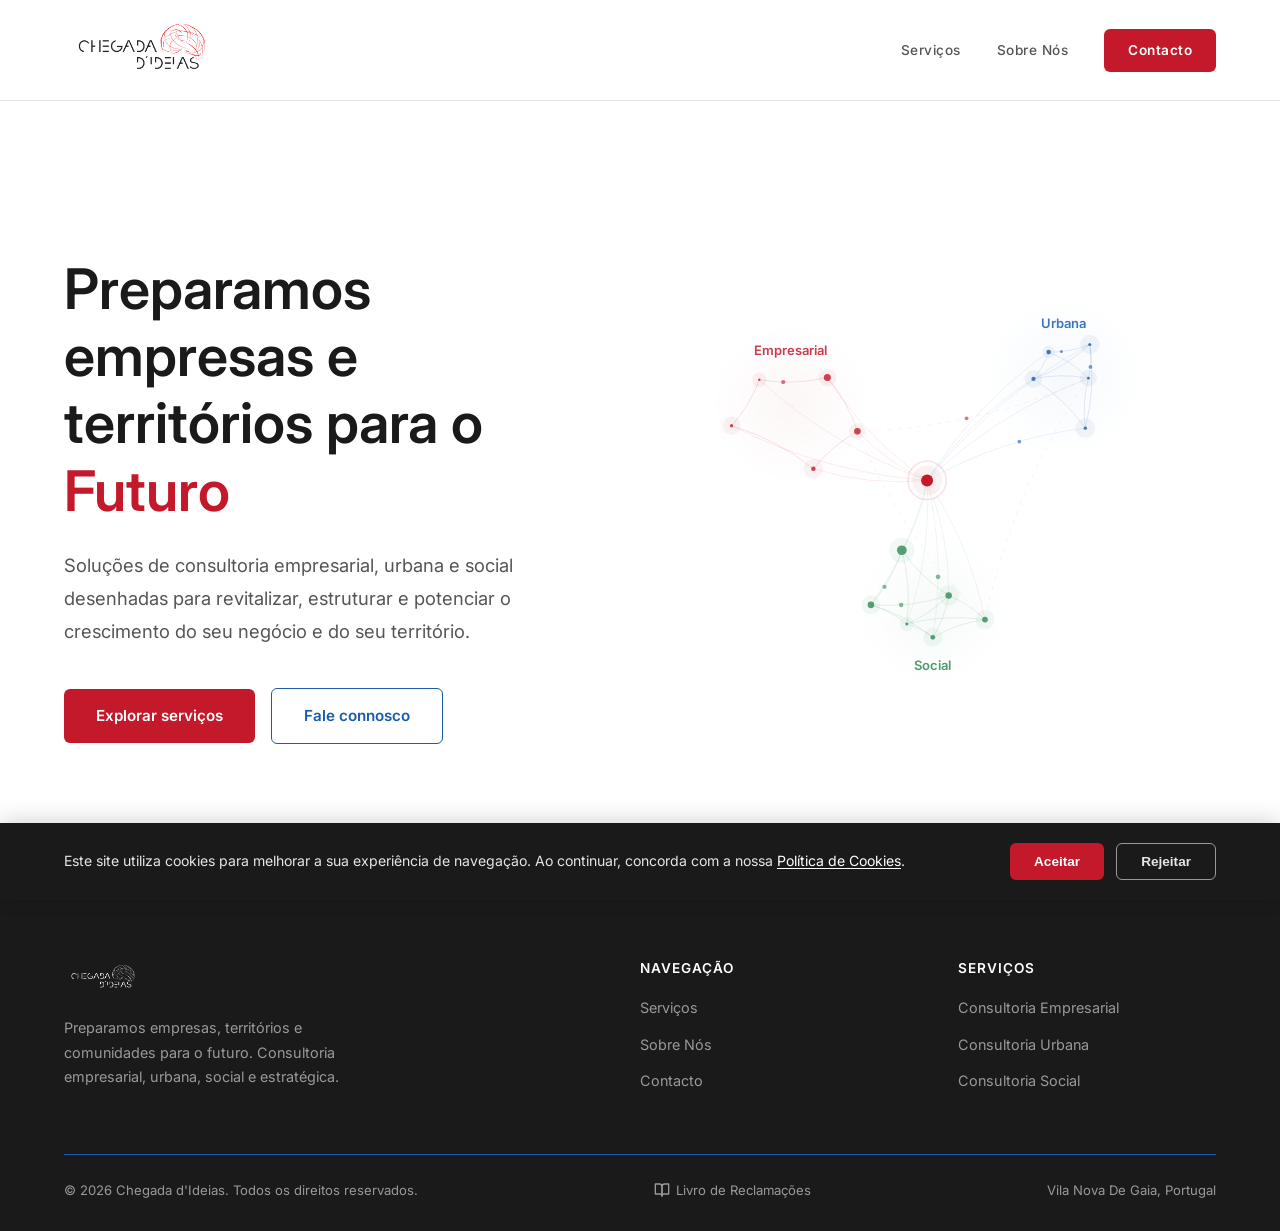
==== commit c0629865: "Adicionar espaçamento hero e Livro de Reclamações no footer Co-Authored-By: Claude Opus 4.6 <noreply" ====
--- a/index.html
+++ b/index.html
@@ -74,6 +74,10 @@
       </div>
       <div class="footer-bottom">
         <span>&copy; 2026 Chegada d'Ideias. Todos os direitos reservados.</span>
+        <a href="https://www.livroreclamacoes.pt/" target="_blank" rel="noopener noreferrer" class="footer-reclamacoes">
+          <svg width="16" height="16" viewBox="0 0 24 24" fill="none" stroke="currentColor" stroke-width="2" stroke-linecap="round" stroke-linejoin="round"><path d="M2 3h6a4 4 0 0 1 4 4v14a3 3 0 0 0-3-3H2z"/><path d="M22 3h-6a4 4 0 0 0-4 4v14a3 3 0 0 1 3-3h7z"/></svg>
+          Livro de Reclamações
+        </a>
         <span>Vila Nova De Gaia, Portugal</span>
       </div>
     </div>
--- a/css/style.css
+++ b/css/style.css
@@ -215,6 +215,7 @@
   min-height: 100vh;
   display: flex;
   align-items: center;
+  padding-top: 100px;
   background: var(--white);
   position: relative;
   overflow: hidden;
@@ -740,6 +741,18 @@
   justify-content: space-between;
   align-items: center;
   font-size: 0.82rem;
+}
+
+.footer-reclamacoes {
+  display: inline-flex;
+  align-items: center;
+  gap: 6px;
+  color: var(--gray-400);
+  transition: color 0.2s;
+}
+
+.footer-reclamacoes:hover {
+  color: var(--white);
 }
 
 /* --- Animations (scroll reveal) --- */
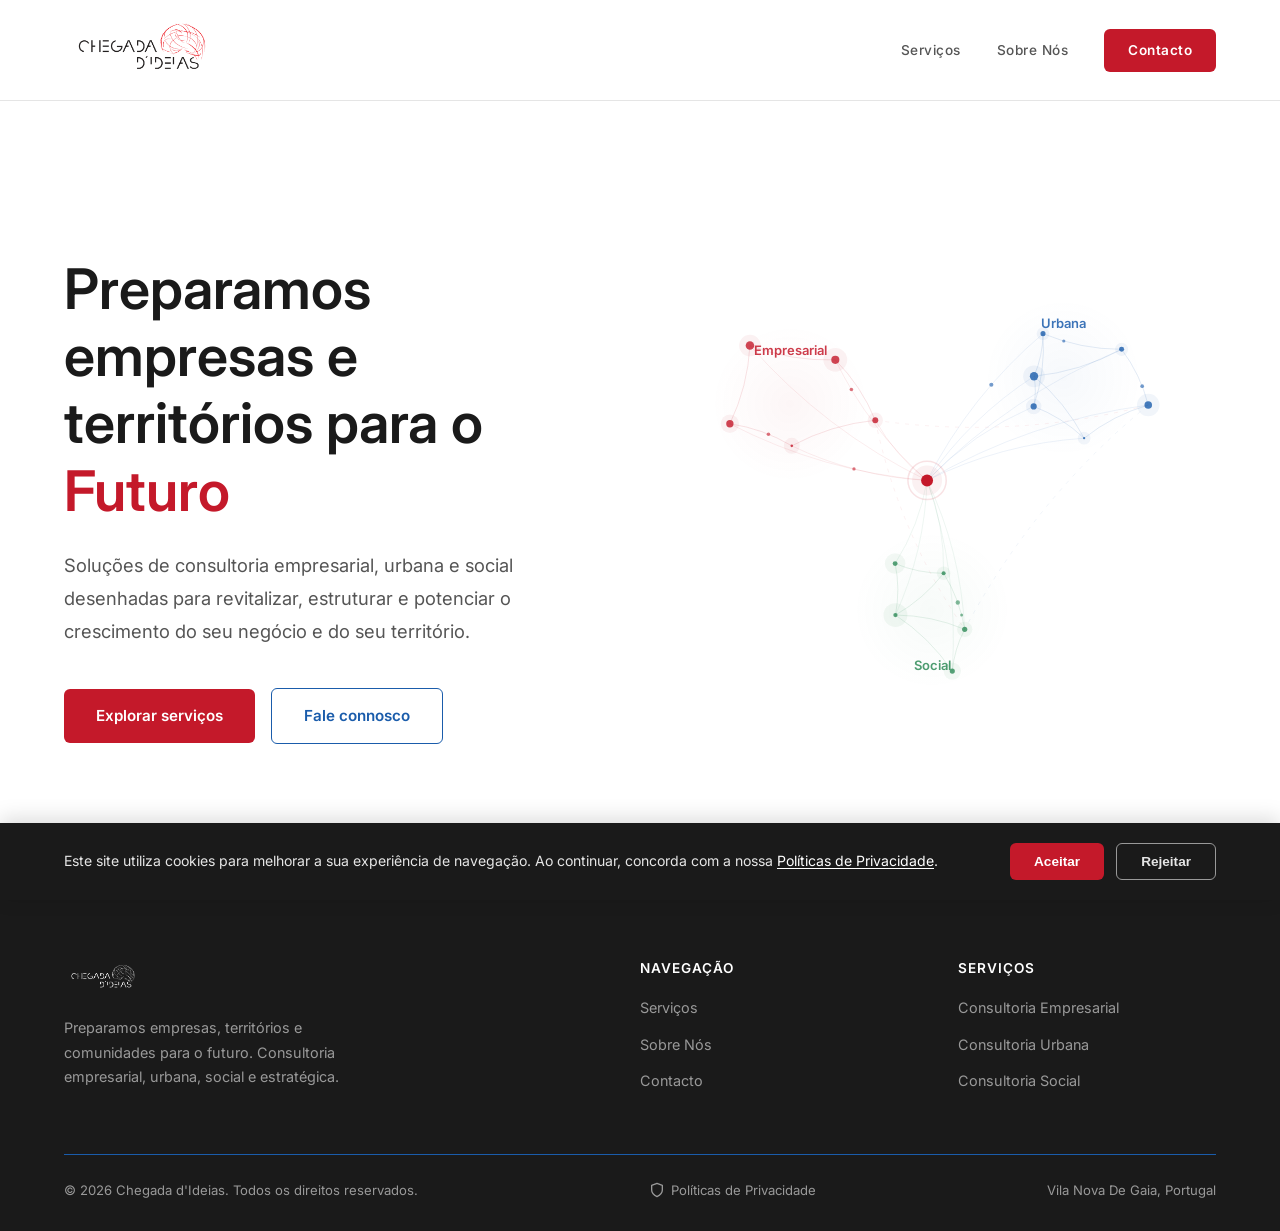
==== commit 426fa53b: "Adicionar página Políticas de Privacidade, telefone fixo e remover Livro de Reclamações Co-Authored-" ====
--- a/index.html
+++ b/index.html
@@ -74,9 +74,9 @@
       </div>
       <div class="footer-bottom">
         <span>&copy; 2026 Chegada d'Ideias. Todos os direitos reservados.</span>
-        <a href="https://www.livroreclamacoes.pt/" target="_blank" rel="noopener noreferrer" class="footer-reclamacoes">
-          <svg width="16" height="16" viewBox="0 0 24 24" fill="none" stroke="currentColor" stroke-width="2" stroke-linecap="round" stroke-linejoin="round"><path d="M2 3h6a4 4 0 0 1 4 4v14a3 3 0 0 0-3-3H2z"/><path d="M22 3h-6a4 4 0 0 0-4 4v14a3 3 0 0 1 3-3h7z"/></svg>
-          Livro de Reclamações
+        <a href="privacidade.html" class="footer-reclamacoes">
+          <svg width="16" height="16" viewBox="0 0 24 24" fill="none" stroke="currentColor" stroke-width="2" stroke-linecap="round" stroke-linejoin="round"><path d="M12 22s8-4 8-10V5l-8-3-8 3v7c0 6 8 10 8 10z"/></svg>
+          Políticas de Privacidade
         </a>
         <span>Vila Nova De Gaia, Portugal</span>
       </div>
@@ -86,7 +86,7 @@
   <!-- ====== COOKIE BANNER ====== -->
   <div class="cookie-banner" id="cookieBanner">
     <div class="container">
-      <p>Este site utiliza cookies para melhorar a sua experiência de navegação. Ao continuar, concorda com a nossa <a href="#">Política de Cookies</a>.</p>
+      <p>Este site utiliza cookies para melhorar a sua experiência de navegação. Ao continuar, concorda com a nossa <a href="privacidade.html">Políticas de Privacidade</a>.</p>
       <div class="cookie-buttons">
         <button class="cookie-btn cookie-btn-accept" id="cookieAccept">Aceitar</button>
         <button class="cookie-btn cookie-btn-reject" id="cookieReject">Rejeitar</button>
--- a/css/style.css
+++ b/css/style.css
@@ -755,6 +755,83 @@
   color: var(--white);
 }
 
+/* --- Privacy Page --- */
+.privacy-content {
+  padding: 80px 0 100px;
+}
+
+.privacy-body {
+  max-width: 760px;
+  margin: 0 auto;
+}
+
+.privacy-intro {
+  font-size: 1.2rem;
+  font-weight: 500;
+  color: var(--dark);
+  margin-bottom: 32px;
+}
+
+.privacy-body p {
+  font-size: 1.05rem;
+  color: var(--gray-700);
+  line-height: 1.85;
+  margin-bottom: 20px;
+}
+
+.privacy-body h2 {
+  font-size: 1.3rem;
+  margin-top: 48px;
+  margin-bottom: 16px;
+  color: var(--dark);
+  position: relative;
+  padding-left: 20px;
+}
+
+.privacy-body h2::before {
+  content: '';
+  position: absolute;
+  left: 0;
+  top: 4px;
+  width: 4px;
+  height: 22px;
+  background: var(--red);
+  border-radius: 2px;
+}
+
+.privacy-body h2:nth-of-type(even)::before {
+  background: var(--blue);
+}
+
+.privacy-body ol {
+  padding-left: 24px;
+  margin-bottom: 20px;
+}
+
+.privacy-body ol li {
+  font-size: 1.05rem;
+  color: var(--gray-700);
+  line-height: 1.85;
+  margin-bottom: 8px;
+  list-style: decimal;
+}
+
+.privacy-body a {
+  color: var(--blue);
+  text-decoration: underline;
+  text-underline-offset: 2px;
+}
+
+.privacy-body a:hover {
+  color: var(--red);
+}
+
+@media (max-width: 768px) {
+  .privacy-content {
+    padding: 48px 0 72px;
+  }
+}
+
 /* --- Animations (scroll reveal) --- */
 .reveal {
   opacity: 0;
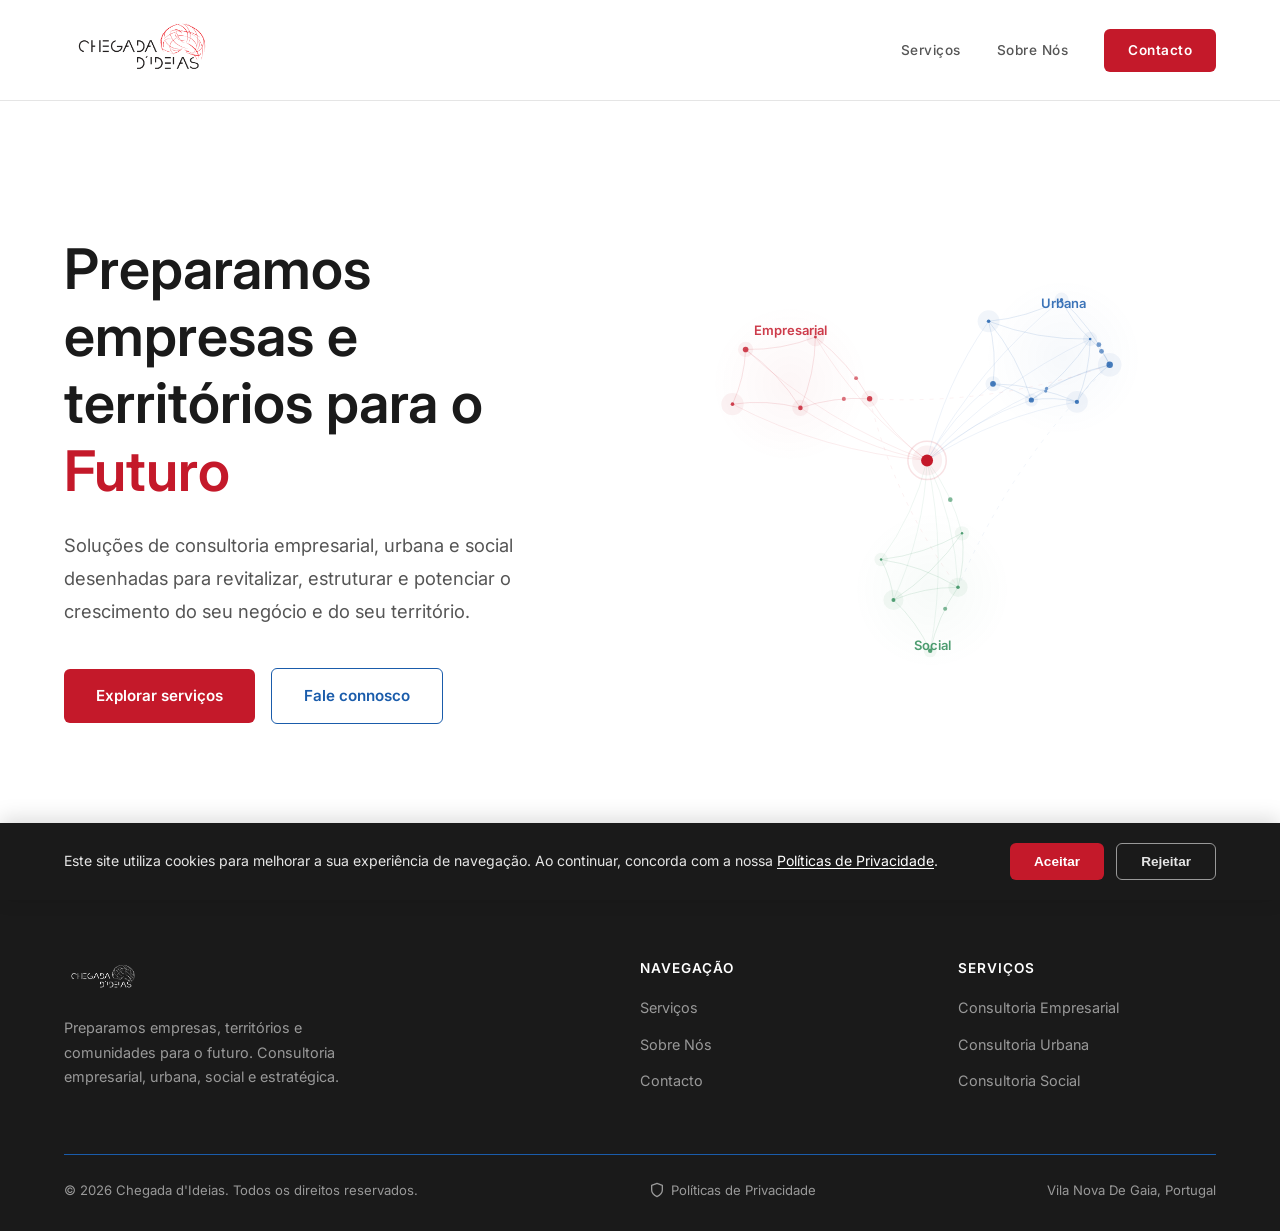
==== commit 0be6ff1b: "URLs limpos e accordion auto-abrir via hash do footer - Remover extensão .html de todos os links int" ====
--- a/index.html
+++ b/index.html
@@ -22,9 +22,9 @@
         <img src="assets/logo-cdi.png" alt="Chegada d'Ideias">
       </a>
       <div class="nav-links">
-        <a href="servicos.html">Serviços</a>
-        <a href="sobre.html">Sobre Nós</a>
-        <a href="contacto.html" class="nav-cta">Contacto</a>
+        <a href="servicos">Serviços</a>
+        <a href="sobre">Sobre Nós</a>
+        <a href="contacto" class="nav-cta">Contacto</a>
       </div>
       <button class="nav-toggle" aria-label="Menu">
         <span></span>
@@ -41,8 +41,8 @@
         <h1>Preparamos empresas e territórios para o <span>Futuro</span></h1>
         <p>Soluções de consultoria empresarial, urbana e social desenhadas para revitalizar, estruturar e potenciar o crescimento do seu negócio e do seu território.</p>
         <div class="hero-buttons">
-          <a href="servicos.html" class="btn-primary">Explorar serviços</a>
-          <a href="contacto.html" class="btn-secondary">Fale connosco</a>
+          <a href="servicos" class="btn-primary">Explorar serviços</a>
+          <a href="contacto" class="btn-secondary">Fale connosco</a>
         </div>
       </div>
       <div class="hero-visual">
@@ -61,20 +61,20 @@
         </div>
         <div class="footer-col">
           <h4>Navegação</h4>
-          <a href="servicos.html">Serviços</a>
-          <a href="sobre.html">Sobre Nós</a>
-          <a href="contacto.html">Contacto</a>
+          <a href="servicos">Serviços</a>
+          <a href="sobre">Sobre Nós</a>
+          <a href="contacto">Contacto</a>
         </div>
         <div class="footer-col">
           <h4>Serviços</h4>
-          <a href="servicos.html#empresarial">Consultoria Empresarial</a>
-          <a href="servicos.html#urbana">Consultoria Urbana</a>
-          <a href="servicos.html#social">Consultoria Social</a>
+          <a href="servicos#empresarial">Consultoria Empresarial</a>
+          <a href="servicos#urbana">Consultoria Urbana</a>
+          <a href="servicos#social">Consultoria Social</a>
         </div>
       </div>
       <div class="footer-bottom">
         <span>&copy; 2026 Chegada d'Ideias. Todos os direitos reservados.</span>
-        <a href="privacidade.html" class="footer-reclamacoes">
+        <a href="privacidade" class="footer-reclamacoes">
           <svg width="16" height="16" viewBox="0 0 24 24" fill="none" stroke="currentColor" stroke-width="2" stroke-linecap="round" stroke-linejoin="round"><path d="M12 22s8-4 8-10V5l-8-3-8 3v7c0 6 8 10 8 10z"/></svg>
           Políticas de Privacidade
         </a>
@@ -86,7 +86,7 @@
   <!-- ====== COOKIE BANNER ====== -->
   <div class="cookie-banner" id="cookieBanner">
     <div class="container">
-      <p>Este site utiliza cookies para melhorar a sua experiência de navegação. Ao continuar, concorda com a nossa <a href="privacidade.html">Políticas de Privacidade</a>.</p>
+      <p>Este site utiliza cookies para melhorar a sua experiência de navegação. Ao continuar, concorda com a nossa <a href="privacidade">Políticas de Privacidade</a>.</p>
       <div class="cookie-buttons">
         <button class="cookie-btn cookie-btn-accept" id="cookieAccept">Aceitar</button>
         <button class="cookie-btn cookie-btn-reject" id="cookieReject">Rejeitar</button>
--- a/css/style.css
+++ b/css/style.css
@@ -35,6 +35,7 @@
 html {
   scroll-behavior: smooth;
   font-size: 16px;
+  background: var(--dark);
 }
 
 body {
@@ -43,6 +44,10 @@
   background: var(--white);
   line-height: 1.7;
   -webkit-font-smoothing: antialiased;
+  min-height: 100vh;
+  min-height: 100dvh;
+  display: flex;
+  flex-direction: column;
 }
 
 a {
@@ -212,10 +217,12 @@
 
 /* --- Hero --- */
 .hero {
-  min-height: 100vh;
+  min-height: min(100vh, 900px);
+  min-height: min(100dvh, 900px);
   display: flex;
   align-items: center;
   padding-top: 100px;
+  padding-bottom: 40px;
   background: var(--white);
   position: relative;
   overflow: hidden;
@@ -692,6 +699,7 @@
   background: var(--dark);
   color: var(--gray-400);
   padding: 60px 0 30px;
+  margin-top: auto;
 }
 
 .footer-grid {
@@ -1243,7 +1251,16 @@
 
   .hero-content p { margin: 0 auto 40px; }
   .hero-buttons { justify-content: center; }
-  .hero-visual { display: none; }
+
+  .hero-visual {
+    order: -1;
+    max-width: 320px;
+    margin: 0 auto;
+  }
+
+  #networkCanvas {
+    max-width: 320px;
+  }
 
   .about-grid {
     grid-template-columns: 1fr;
@@ -1264,6 +1281,13 @@
   .services-accordion {
     grid-template-columns: 1fr;
   }
+
+  #empresarial { order: 1; }
+  #panel-empresarial { order: 2; }
+  #urbana { order: 3; }
+  #panel-urbana { order: 4; }
+  #social { order: 5; }
+  #panel-social { order: 6; }
 
   .accordion-header {
     flex-direction: row;
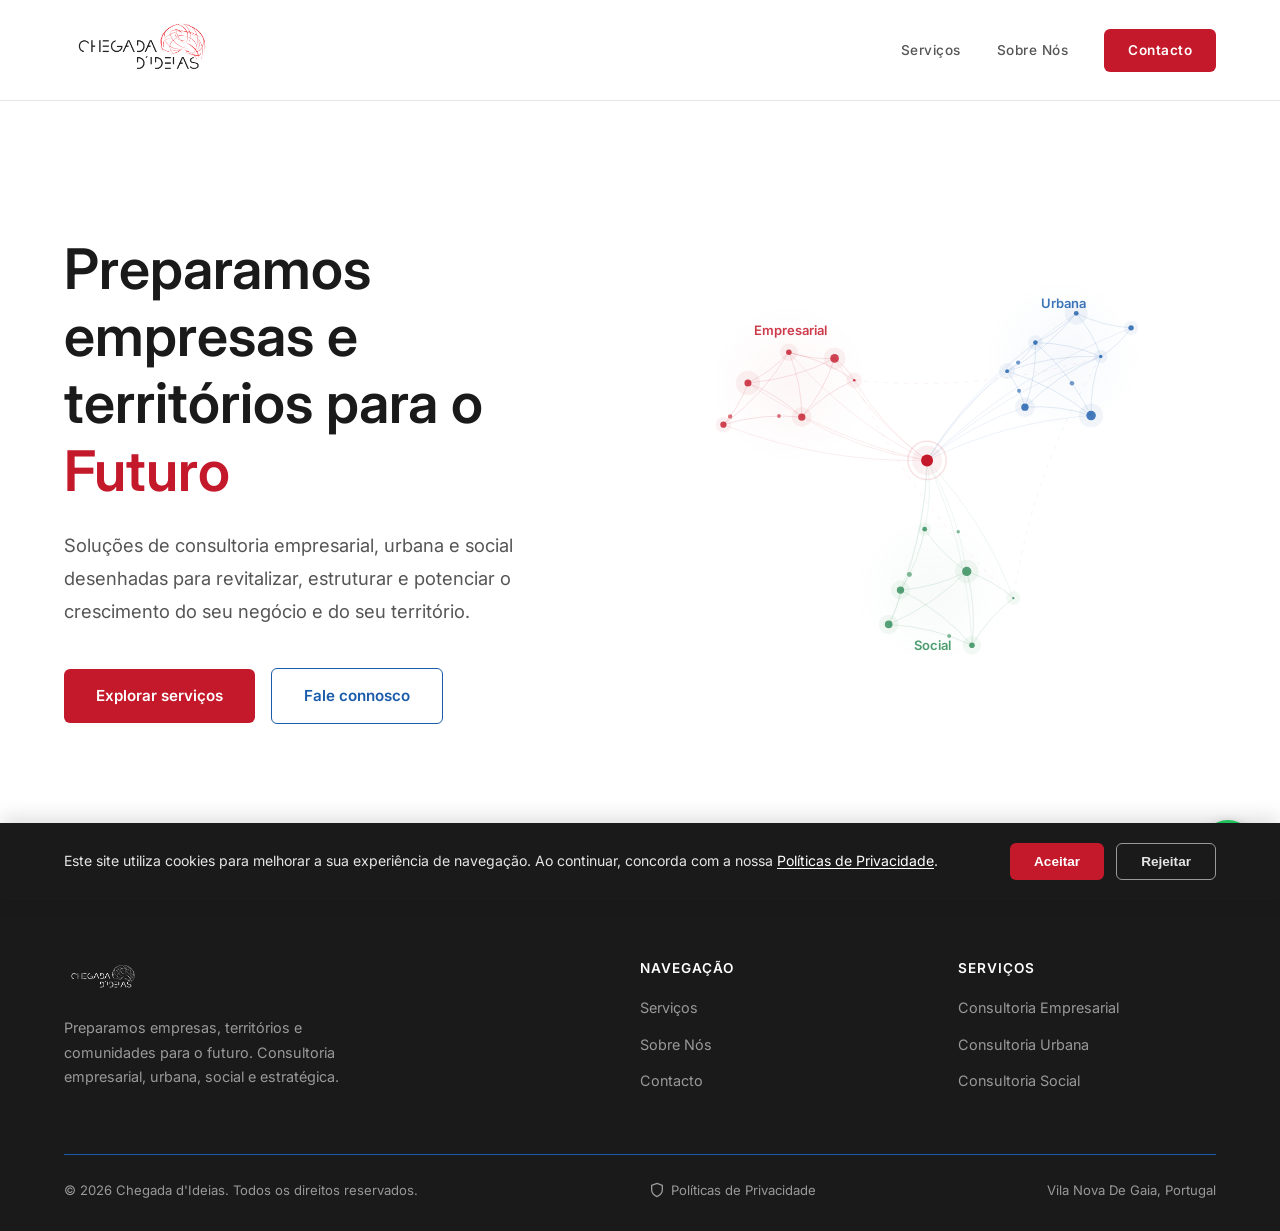
==== commit 178e7991: "Adicionar botão flutuante WhatsApp e encurtar textos dos serviços Co-Authored-By: Claude Opus 4.6 <n" ====
--- a/index.html
+++ b/index.html
@@ -94,6 +94,11 @@
     </div>
   </div>
 
+  <!-- ====== WHATSAPP FLOAT ====== -->
+  <a href="https://wa.me/351919155267" target="_blank" rel="noopener" class="whatsapp-float" aria-label="Contactar via WhatsApp">
+    <svg viewBox="0 0 32 32"><path d="M16.004 0h-.008C7.174 0 0 7.176 0 16.004c0 3.5 1.132 6.744 3.058 9.374L1.058 31.14l5.964-1.966A15.9 15.9 0 0 0 16.004 32C24.826 32 32 24.826 32 16.004S24.826 0 16.004 0zm9.302 22.602c-.388 1.094-1.938 2.002-3.168 2.266-.844.18-1.946.322-5.66-1.216-4.752-1.966-7.808-6.786-8.044-7.1-.228-.316-1.906-2.54-1.906-4.844s1.206-3.436 1.636-3.906c.388-.424.916-.598 1.218-.598.152 0 .288.008.41.014.43.018.646.044.93.72.354.846 1.218 2.966 1.324 3.182.108.216.216.506.072.792-.136.294-.256.424-.472.676-.216.252-.422.446-.638.718-.194.236-.414.49-.172.922.242.424 1.076 1.776 2.312 2.878 1.59 1.416 2.886 1.87 3.354 2.06.354.144.774.108 1.024-.152.318-.332.71-.882 1.108-1.424.284-.388.642-.436 1.032-.29.396.14 2.508 1.182 2.938 1.398.43.216.716.324.822.504.104.18.104 1.042-.284 2.136z"/></svg>
+  </a>
+
   <script src="js/main.js"></script>
 </body>
 </html>
--- a/css/style.css
+++ b/css/style.css
@@ -1528,3 +1528,45 @@
     justify-content: center;
   }
 }
+
+/* --- WhatsApp Floating Button --- */
+.whatsapp-float {
+  position: fixed;
+  bottom: 24px;
+  right: 24px;
+  width: 56px;
+  height: 56px;
+  background: #25D366;
+  border-radius: 50%;
+  display: flex;
+  align-items: center;
+  justify-content: center;
+  box-shadow: 0 4px 12px rgba(0, 0, 0, 0.25);
+  z-index: 999;
+  transition: transform 0.2s, box-shadow 0.2s;
+}
+
+.whatsapp-float:hover {
+  transform: scale(1.1);
+  box-shadow: 0 6px 20px rgba(0, 0, 0, 0.3);
+}
+
+.whatsapp-float svg {
+  width: 28px;
+  height: 28px;
+  fill: #fff;
+}
+
+@media (max-width: 768px) {
+  .whatsapp-float {
+    bottom: 18px;
+    right: 18px;
+    width: 50px;
+    height: 50px;
+  }
+
+  .whatsapp-float svg {
+    width: 24px;
+    height: 24px;
+  }
+}
